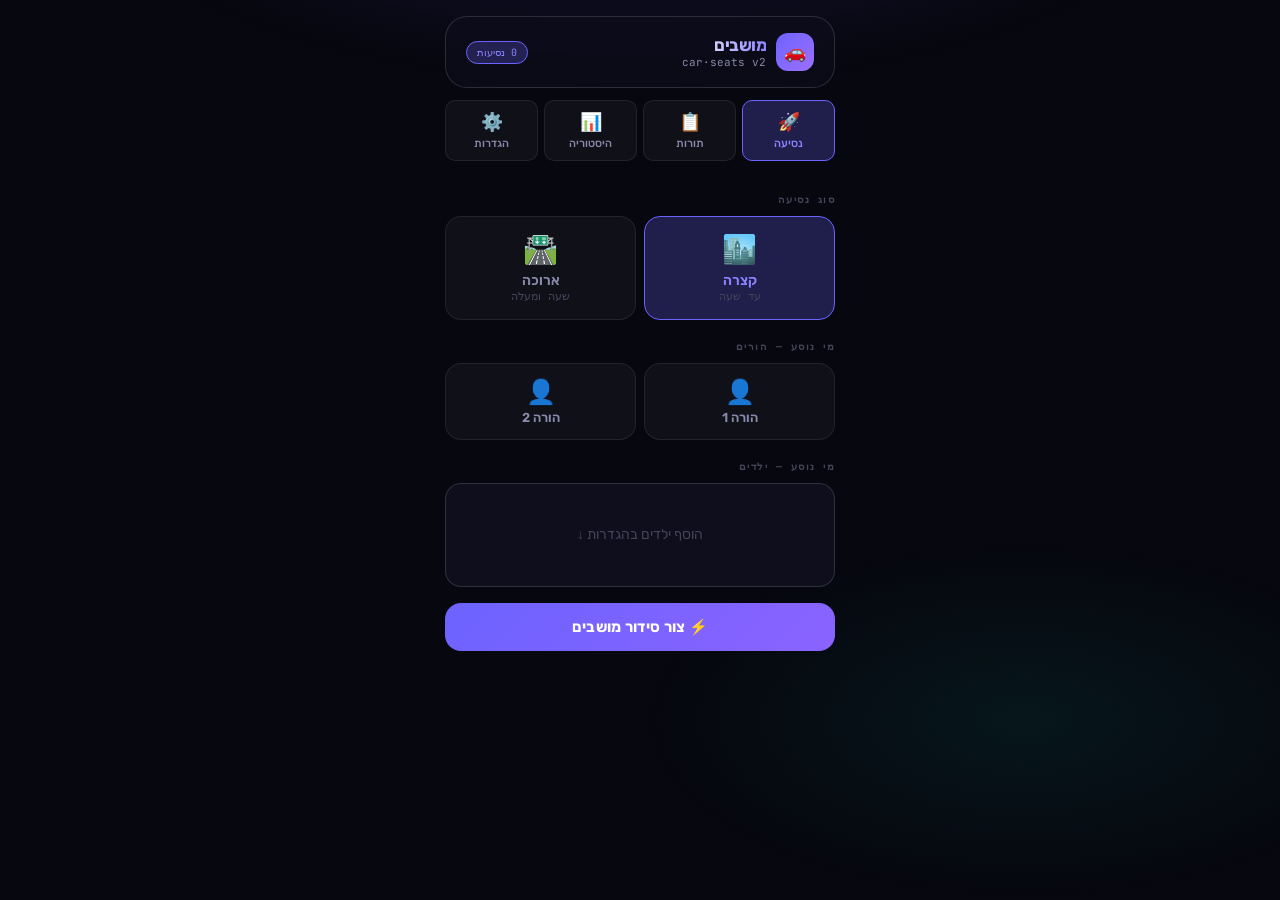
==== index.html @ ebec690b "Update print statement from 'Hello' to 'Goodbye'" ====
<!DOCTYPE html>
<html lang="he" dir="rtl">
<head>
<meta charset="UTF-8">
<meta name="viewport" content="width=device-width, initial-scale=1.0, viewport-fit=cover">
<meta name="theme-color" content="#0a0a12">
<meta name="apple-mobile-web-app-capable" content="yes">
<meta name="apple-mobile-web-app-status-bar-style" content="black-translucent">
<meta name="apple-mobile-web-app-title" content="מושבים">
<meta name="description" content="ניהול חכם של מושבי ילדים ברכב">
<link rel="manifest" href="manifest.json">
<link rel="apple-touch-icon" href="icons/icon-192.png">
<link rel="preconnect" href="https://fonts.googleapis.com">
<link href="https://fonts.googleapis.com/css2?family=Rubik:wght@300;400;500;600;700;800&family=JetBrains+Mono:wght@400;600&display=swap" rel="stylesheet">
<title>מושבים · Car Seats</title>
<style>
*, *::before, *::after { box-sizing: border-box; margin: 0; padding: 0; }

:root {
  --bg0: #07070f;
  --bg1: #0e0e1c;
  --bg2: #141428;
  --bg3: #1c1c35;
  --bg4: #252540;
  --surface: rgba(255,255,255,0.04);
  --surface2: rgba(255,255,255,0.07);
  --surface3: rgba(255,255,255,0.11);
  --border: rgba(255,255,255,0.08);
  --border2: rgba(255,255,255,0.14);
  --text: #f0f0fa;
  --text2: #8888aa;
  --text3: #44445a;
  --accent: #6c63ff;
  --accent2: #8b84ff;
  --accent-glow: rgba(108,99,255,0.25);
  --teal: #00d4aa;
  --teal-dim: rgba(0,212,170,0.15);
  --amber: #ffb547;
  --amber-dim: rgba(255,181,71,0.15);
  --rose: #ff6b8a;
  --rose-dim: rgba(255,107,138,0.15);
  --green: #4ade80;
  --green-dim: rgba(74,222,128,0.12);
  --r: 16px;
  --r-sm: 10px;
  --r-lg: 22px;
  --font: 'Rubik', sans-serif;
  --mono: 'JetBrains Mono', monospace;
  --safe-top: env(safe-area-inset-top, 0px);
  --safe-bottom: env(safe-area-inset-bottom, 0px);
}

html { background: var(--bg0); }
body {
  font-family: var(--font);
  background: var(--bg0);
  color: var(--text);
  min-height: 100dvh;
  overflow-x: hidden;
  -webkit-font-smoothing: antialiased;
}

.app {
  max-width: 430px;
  margin: 0 auto;
  min-height: 100dvh;
  display: flex;
  flex-direction: column;
  position: relative;
}

/* Background mesh */
.app::before {
  content: '';
  position: fixed;
  inset: 0;
  background: radial-gradient(ellipse 80% 50% at 50% -20%, rgba(108,99,255,0.18) 0%, transparent 60%),
              radial-gradient(ellipse 60% 40% at 80% 80%, rgba(0,212,170,0.08) 0%, transparent 50%);
  pointer-events: none;
  z-index: 0;
}

/* ── HEADER ── */
.header {
  padding: calc(var(--safe-top) + 16px) 20px 0;
  position: relative;
  z-index: 10;
}
.header-inner {
  display: flex;
  align-items: center;
  justify-content: space-between;
  padding: 16px 20px;
  background: rgba(14,14,28,0.7);
  backdrop-filter: blur(20px);
  border: 0.5px solid var(--border2);
  border-radius: var(--r-lg);
}
.header-logo {
  display: flex;
  align-items: center;
  gap: 10px;
}
.logo-icon {
  width: 38px; height: 38px;
  background: linear-gradient(135deg, var(--accent), #9c6fff);
  border-radius: 12px;
  display: flex; align-items: center; justify-content: center;
  font-size: 18px;
}
.logo-text h1 {
  font-size: 17px; font-weight: 700; letter-spacing: -0.5px;
  background: linear-gradient(90deg, #fff, var(--accent2));
  -webkit-background-clip: text; -webkit-text-fill-color: transparent;
}
.logo-text p { font-size: 11px; color: var(--text2); font-family: var(--mono); }
.header-badge {
  font-size: 10px; font-family: var(--mono);
  background: var(--accent-glow);
  border: 0.5px solid var(--accent);
  color: var(--accent2);
  padding: 4px 10px; border-radius: 20px;
}

/* ── NAV TABS ── */
.nav {
  display: flex;
  gap: 6px;
  padding: 12px 20px;
  position: relative; z-index: 10;
  overflow-x: auto;
  scrollbar-width: none;
}
.nav::-webkit-scrollbar { display: none; }
.nav-tab {
  flex: 1; min-width: 0;
  display: flex; flex-direction: column; align-items: center; gap: 4px;
  padding: 10px 8px;
  background: var(--surface);
  border: 0.5px solid var(--border);
  border-radius: var(--r-sm);
  cursor: pointer;
  transition: all 0.2s;
  white-space: nowrap;
  font-size: 11px; color: var(--text2);
  font-family: var(--font); font-weight: 500;
}
.nav-tab .tab-icon { font-size: 18px; }
.nav-tab.active {
  background: var(--accent-glow);
  border-color: var(--accent);
  color: var(--accent2);
}

/* ── SCROLL CONTENT ── */
.content {
  flex: 1;
  padding: 0 20px calc(var(--safe-bottom) + 20px);
  overflow-y: auto;
  position: relative; z-index: 10;
}

/* ── SECTION ── */
.sec-label {
  font-size: 10px; font-weight: 700; letter-spacing: 1.5px;
  color: var(--text3); text-transform: uppercase;
  font-family: var(--mono);
  margin: 20px 0 10px;
}

/* ── CARD ── */
.card {
  background: var(--bg1);
  border: 0.5px solid var(--border2);
  border-radius: var(--r);
  overflow: hidden;
}
.card + .card { margin-top: 10px; }
.card-section { padding: 14px 16px; }
.card-section + .card-section { border-top: 0.5px solid var(--border); }
.card-row {
  display: flex; align-items: center; gap: 12px;
  padding: 10px 16px;
  cursor: pointer;
  -webkit-tap-highlight-color: rgba(108,99,255,0.15);
  user-select: none;
}
.card-row + .card-row { border-top: 0.5px solid var(--border); }

/* ── TRIP TYPE ── */
.trip-type-grid { display: grid; grid-template-columns: 1fr 1fr; gap: 8px; }
.trip-type-btn {
  padding: 16px 12px;
  background: var(--surface);
  border: 0.5px solid var(--border);
  border-radius: var(--r);
  cursor: pointer;
  text-align: center;
  transition: all 0.2s;
}
.trip-type-btn.sel {
  background: var(--accent-glow);
  border-color: var(--accent);
}
.trip-type-btn .tt-icon { font-size: 28px; margin-bottom: 6px; }
.trip-type-btn .tt-label {
  font-size: 14px; font-weight: 600; color: var(--text2);
  display: block;
}
.trip-type-btn.sel .tt-label { color: var(--accent2); }
.trip-type-btn .tt-sub { font-size: 11px; color: var(--text3); font-family: var(--mono); }

/* ── AVATAR ── */
.avatar {
  width: 40px; height: 40px;
  border-radius: 12px;
  display: flex; align-items: center; justify-content: center;
  font-size: 18px;
  font-weight: 700;
  flex-shrink: 0;
  position: relative;
  font-family: var(--font);
}
.avatar-sm { width: 32px; height: 32px; border-radius: 9px; font-size: 14px; }
.avatar-lg { width: 46px; height: 46px; border-radius: 14px; font-size: 20px; }

/* child colors */
.c0 { background: rgba(108,99,255,0.2); color: #9b94ff; }
.c1 { background: rgba(0,212,170,0.15); color: #00d4aa; }
.c2 { background: rgba(255,107,138,0.15); color: #ff6b8a; }
.c3 { background: rgba(255,181,71,0.15); color: #ffb547; }
.c4 { background: rgba(99,220,255,0.15); color: #63dcff; }
.c5 { background: rgba(180,100,255,0.15); color: #b464ff; }
.c6 { background: rgba(74,222,128,0.15); color: #4ade80; }
.c7 { background: rgba(255,150,80,0.15); color: #ff9650; }

/* ── CHECKBOX TOGGLE ── */
.check-circle {
  width: 28px; height: 28px;
  border-radius: 50%;
  border: 1.5px solid var(--border2);
  display: flex; align-items: center; justify-content: center;
  font-size: 13px; color: transparent;
  transition: all 0.2s; flex-shrink: 0;
  touch-action: manipulation;
}
.check-circle.on { background: var(--accent); border-color: var(--accent); color: white; }

/* ── PARENT TOGGLE ── */
.parent-grid { display: grid; grid-template-columns: 1fr 1fr; gap: 8px; }
.parent-btn {
  padding: 14px;
  background: var(--surface);
  border: 0.5px solid var(--border);
  border-radius: var(--r);
  cursor: pointer;
  text-align: center;
  transition: all 0.2s;
}
.parent-btn.active {
  background: rgba(0,212,170,0.1);
  border-color: var(--teal);
}
.parent-btn .p-icon { font-size: 24px; margin-bottom: 4px; }
.parent-btn .p-name { font-size: 13px; font-weight: 600; color: var(--text2); }
.parent-btn.active .p-name { color: var(--teal); }

/* ── PRIMARY BTN ── */
.btn-primary {
  width: 100%;
  padding: 15px;
  background: linear-gradient(135deg, var(--accent), #8b63ff);
  border: none; border-radius: var(--r);
  color: white; font-size: 15px; font-weight: 700;
  cursor: pointer; font-family: var(--font);
  letter-spacing: 0.3px;
  transition: all 0.2s;
  position: relative; overflow: hidden;
}
.btn-primary::after {
  content: '';
  position: absolute; inset: 0;
  background: rgba(255,255,255,0);
  transition: background 0.2s;
}
.btn-primary:hover::after { background: rgba(255,255,255,0.07); }
.btn-primary:active { transform: scale(0.98); }

.btn-sec {
  width: 100%;
  padding: 12px;
  background: var(--surface);
  border: 0.5px solid var(--border2);
  border-radius: var(--r);
  color: var(--text2); font-size: 14px; font-weight: 500;
  cursor: pointer; font-family: var(--font);
  transition: all 0.2s;
}
.btn-sec:hover { background: var(--surface2); }

.btn-icon {
  padding: 8px 14px;
  background: var(--surface);
  border: 0.5px solid var(--border2);
  border-radius: var(--r-sm);
  color: var(--text2); font-size: 13px; font-weight: 500;
  cursor: pointer; font-family: var(--font);
  transition: all 0.2s;
}
.btn-icon:hover { background: var(--surface2); color: var(--text); }

.btn-danger {
  background: rgba(255,107,138,0.08);
  border-color: rgba(255,107,138,0.2);
  color: var(--rose);
}
.btn-danger:hover { background: rgba(255,107,138,0.15); }

/* ── CAR VISUAL ── */
.car-wrap {
  background: var(--bg2);
  border: 0.5px solid var(--border2);
  border-radius: var(--r-lg);
  padding: 20px 16px;
}
.car-row {
  display: flex; align-items: center; gap: 8px;
  margin-bottom: 10px;
}
.car-row:last-child { margin-bottom: 0; }
.row-label {
  font-size: 10px; color: var(--text3); font-family: var(--mono);
  width: 44px; flex-shrink: 0; text-align: right;
  line-height: 1.3;
}
.seat {
  flex: 1; height: 62px;
  background: var(--surface);
  border: 1px dashed var(--border2);
  border-radius: 12px;
  display: flex; flex-direction: column;
  align-items: center; justify-content: center;
  cursor: pointer; transition: all 0.2s;
  position: relative; gap: 3px;
  font-size: 10px; color: var(--text3);
}
.seat:hover { background: var(--surface2); border-color: var(--accent); }
.seat.driver {
  background: rgba(255,255,255,0.03);
  cursor: default; border-style: solid;
  border-color: var(--border);
}
.seat.driver:hover { background: rgba(255,255,255,0.03); border-color: var(--border); }
.seat.occ { border-style: solid; border-width: 1.5px; }
.seat.occ-front { border-color: var(--accent); background: var(--accent-glow); }
.seat.occ-mid { border-color: var(--teal); background: var(--teal-dim); }
.seat.occ-back { border-color: var(--amber); background: var(--amber-dim); }
.seat .seat-occ-name { font-size: 10px; font-weight: 600; }
.seat-plus { font-size: 20px; opacity: 0.25; line-height: 1; }

/* ── ZONE BADGE ── */
.zbadge {
  display: inline-flex; align-items: center; gap: 4px;
  font-size: 10px; font-weight: 700; font-family: var(--mono);
  padding: 3px 8px; border-radius: 20px;
}
.zb-front { background: var(--accent-glow); color: var(--accent2); border: 0.5px solid var(--accent); }
.zb-mid { background: var(--teal-dim); color: var(--teal); border: 0.5px solid var(--teal); }
.zb-back { background: var(--amber-dim); color: var(--amber); border: 0.5px solid var(--amber); }
.zb-short { background: var(--teal-dim); color: var(--teal); border: 0.5px solid var(--teal); }
.zb-long { background: var(--rose-dim); color: var(--rose); border: 0.5px solid var(--rose); }

/* ── QUEUE ITEM ── */
.q-item {
  display: flex; align-items: center; gap: 12px;
  padding: 12px 16px;
}
.q-item + .q-item { border-top: 0.5px solid var(--border); }
.q-rank {
  font-size: 13px; font-weight: 700; font-family: var(--mono);
  color: var(--text3); min-width: 20px;
}
.q-rank.first { color: var(--accent2); }
.q-info { flex: 1; }
.q-name { font-size: 14px; font-weight: 500; }
.q-stat { font-size: 11px; color: var(--text3); font-family: var(--mono); }
.next-tag {
  font-size: 9px; font-weight: 700; font-family: var(--mono);
  background: var(--accent); color: white;
  padding: 3px 7px; border-radius: 20px;
}

/* ── HISTORY ITEM ── */
.hist-item {
  display: flex; align-items: center; gap: 12px;
  padding: 12px 16px;
}
.hist-item + .hist-item { border-top: 0.5px solid var(--border); }
.hist-date { font-size: 11px; font-family: var(--mono); color: var(--text3); min-width: 58px; line-height: 1.4; }
.hist-info { flex: 1; min-width: 0; }
.hist-who { font-size: 13px; font-weight: 500; white-space: nowrap; overflow: hidden; text-overflow: ellipsis; }
.hist-detail { font-size: 11px; color: var(--text3); }

/* ── STAT CARDS ── */
.stat-grid { display: grid; grid-template-columns: 1fr 1fr; gap: 8px; }
.stat-card {
  background: var(--bg1); border: 0.5px solid var(--border2);
  border-radius: var(--r); padding: 16px;
}
.stat-label { font-size: 10px; color: var(--text3); font-family: var(--mono); letter-spacing: 0.8px; margin-bottom: 6px; }
.stat-val { font-size: 26px; font-weight: 800; }
.stat-name { font-size: 12px; color: var(--accent2); margin-top: 2px; font-weight: 500; }

/* ── SETTINGS ── */
.child-settings-row {
  display: flex; align-items: center; gap: 12px;
  padding: 12px 16px;
}
.child-settings-row + .child-settings-row { border-top: 0.5px solid var(--border); }
.child-fields { flex: 1; display: flex; align-items: center; gap: 8px; }

.input {
  width: 100%; padding: 12px 14px;
  background: var(--surface);
  border: 0.5px solid var(--border2);
  border-radius: var(--r-sm);
  color: var(--text); font-size: 14px;
  font-family: var(--font);
  outline: none; transition: border-color 0.2s;
}
.input:focus { border-color: var(--accent); }
.input::placeholder { color: var(--text3); }

.gender-btn {
  width: 36px; height: 36px; flex-shrink: 0;
  border-radius: 9px;
  border: 0.5px solid var(--border2);
  background: var(--surface);
  display: flex; align-items: center; justify-content: center;
  font-size: 16px; cursor: pointer; transition: all 0.2s;
}
.gender-btn.m { background: rgba(99,220,255,0.12); border-color: rgba(99,220,255,0.3); }
.gender-btn.f { background: rgba(255,107,138,0.12); border-color: rgba(255,107,138,0.3); }

/* ── ASSIGN MODAL ── */
.modal-overlay {
  position: fixed; inset: 0;
  background: rgba(0,0,0,0.6);
  backdrop-filter: blur(8px);
  display: flex; align-items: flex-end; justify-content: center;
  z-index: 1000;
}
.modal-sheet {
  background: var(--bg1);
  border: 0.5px solid var(--border2);
  border-radius: var(--r-lg) var(--r-lg) 0 0;
  width: 100%; max-width: 430px;
  padding: 20px;
  padding-bottom: calc(var(--safe-bottom) + 20px);
  max-height: 70dvh; overflow-y: auto;
}
.modal-handle {
  width: 36px; height: 4px;
  background: var(--border2); border-radius: 2px;
  margin: 0 auto 20px;
}
.modal-title { font-size: 15px; font-weight: 700; margin-bottom: 16px; }

.assign-opt {
  display: flex; align-items: center; gap: 12px;
  padding: 12px; border-radius: var(--r-sm);
  border: 0.5px solid var(--border);
  margin-bottom: 8px; cursor: pointer;
  background: var(--surface);
  transition: all 0.2s;
}
.assign-opt:hover { background: var(--surface2); border-color: var(--border2); }
.assign-opt.rec { border-color: var(--accent); background: var(--accent-glow); }
.assign-opt .opt-name { font-size: 14px; font-weight: 500; flex: 1; }

/* ── SUCCESS BANNER ── */
.success-banner {
  display: flex; align-items: center; gap: 10px;
  padding: 12px 16px;
  background: var(--green-dim);
  border: 0.5px solid rgba(74,222,128,0.3);
  border-radius: var(--r);
  margin-bottom: 12px;
  font-size: 13px; color: var(--green);
  font-weight: 500;
}

/* ── EMPTY STATE ── */
.empty {
  text-align: center;
  padding: 40px 20px;
  color: var(--text3);
}
.empty .e-icon { font-size: 44px; margin-bottom: 12px; opacity: 0.6; }
.empty p { font-size: 14px; line-height: 1.6; }


/* ── FIXED SEAT ── */
.fixed-seat-btn {
  display: inline-flex; align-items: center; gap: 5px;
  padding: 5px 12px;
  background: var(--surface);
  border: 0.5px solid var(--border2);
  border-radius: 20px;
  font-size: 11px; font-family: var(--mono);
  color: var(--text2); cursor: pointer;
  transition: all 0.2s;
}
.fixed-seat-btn.active {
  background: rgba(255,181,71,0.12);
  border-color: var(--amber);
  color: var(--amber);
}
.seat-picker-grid { display: grid; grid-template-columns: repeat(3, 1fr); gap: 8px; margin-bottom: 4px; }
.seat-picker-btn {
  padding: 12px 4px;
  background: var(--surface);
  border: 0.5px solid var(--border2);
  border-radius: var(--r-sm);
  font-size: 11px; font-family: var(--mono);
  color: var(--text2); cursor: pointer;
  text-align: center; line-height: 1.6;
  transition: all 0.2s;
}
.seat-picker-btn.sp-f { background: var(--accent-glow); border-color: var(--accent); color: var(--accent2); }
.seat-picker-btn.sp-m { background: var(--teal-dim); border-color: var(--teal); color: var(--teal); }
.seat-picker-btn.sp-b { background: var(--amber-dim); border-color: var(--amber); color: var(--amber); }
.zone-label { font-size: 10px; color: var(--text3); font-family: var(--mono);
  letter-spacing: 0.8px; text-transform: uppercase; margin: 12px 0 6px; }

/* ── ANIMATIONS ── */
@keyframes fadeUp {
  from { opacity: 0; transform: translateY(12px); }
  to { opacity: 1; transform: translateY(0); }
}
.fade-up { animation: fadeUp 0.25s ease; }

@keyframes pulse {
  0%,100% { opacity: 1; } 50% { opacity: 0.6; }
}

/* ── INSTALL BANNER ── */
.install-banner {
  margin: 0 0 12px;
  padding: 14px 16px;
  background: linear-gradient(135deg, rgba(108,99,255,0.12), rgba(0,212,170,0.08));
  border: 0.5px solid var(--accent);
  border-radius: var(--r);
  display: flex; align-items: center; gap: 12px;
  cursor: pointer;
}
.install-banner .ib-text { flex: 1; font-size: 13px; line-height: 1.5; }
.install-banner .ib-title { font-weight: 700; color: var(--accent2); }
.install-banner .ib-sub { font-size: 11px; color: var(--text3); font-family: var(--mono); }

/* misc */
.flex { display: flex; }
.flex-1 { flex: 1; }
.gap-8 { gap: 8px; }
.gap-12 { gap: 12px; }
.mt-8 { margin-top: 8px; }
.mt-12 { margin-top: 12px; }
.mt-16 { margin-top: 16px; }
.txt-right { text-align: right; }
</style>
</head>
<body>
<div class="app">
  <!-- Header -->
  <div class="header">
    <div class="header-inner">
      <div class="header-logo">
        <div class="logo-icon">🚗</div>
        <div class="logo-text">
          <h1>מושבים</h1>
          <p>car·seats v2</p>
        </div>
      </div>
      <div class="header-badge" id="tripCounter">0 נסיעות</div>
    </div>
  </div>

  <!-- Nav -->
  <nav class="nav">
    <button class="nav-tab active" onclick="showTab('trip')" id="ntab-trip">
      <span class="tab-icon">🚀</span>נסיעה
    </button>
    <button class="nav-tab" onclick="showTab('queue')" id="ntab-queue">
      <span class="tab-icon">📋</span>תורות
    </button>
    <button class="nav-tab" onclick="showTab('history')" id="ntab-history">
      <span class="tab-icon">📊</span>היסטוריה
    </button>
    <button class="nav-tab" onclick="showTab('settings')" id="ntab-settings">
      <span class="tab-icon">⚙️</span>הגדרות
    </button>
  </nav>

  <!-- Content -->
  <div class="content">
    <!-- ════ TAB: TRIP ════ -->
    <div id="tab-trip">
      <div id="setup-view">
        <div id="installBannerWrap"></div>

        <div class="sec-label">סוג נסיעה</div>
        <div class="trip-type-grid">
          <div class="trip-type-btn sel" id="btn-short" onclick="selType('short')">
            <div class="tt-icon">🏙️</div>
            <span class="tt-label">קצרה</span>
            <div class="tt-sub">עד שעה</div>
          </div>
          <div class="trip-type-btn" id="btn-long" onclick="selType('long')">
            <div class="tt-icon">🛣️</div>
            <span class="tt-label">ארוכה</span>
            <div class="tt-sub">שעה ומעלה</div>
          </div>
        </div>

        <div class="sec-label">מי נוסע — הורים</div>
        <div class="parent-grid" id="parentsGrid"></div>

        <div class="sec-label">מי נוסע — ילדים</div>
        <div class="card" id="childrenCheckList">
          <div class="empty"><p>הוסף ילדים בהגדרות</p></div>
        </div>

        <div style="margin-top:16px">
          <button class="btn-primary" onclick="generate()">⚡ צור סידור מושבים</button>
        </div>
      </div>

      <div id="assign-view" style="display:none">
        <div id="successBanner" class="success-banner fade-up" style="margin-top:0">
          ✓ <span id="successText"></span>
        </div>

        <div class="car-wrap fade-up">
          <div class="car-row">
            <div class="row-label">קדמי</div>
            <div class="seat driver">
              <span style="font-size:22px">🚗</span>
              <span style="font-size:10px;color:var(--text3)">נהג</span>
            </div>
            <div class="seat" id="seat-front" onclick="openAssign('front')">
              <span class="seat-plus">+</span>
            </div>
          </div>
          <div class="car-row">
            <div class="row-label">אמצע</div>
            <div class="seat" id="seat-mid1" onclick="openAssign('mid1')"><span class="seat-plus">+</span></div>
            <div class="seat" id="seat-mid2" onclick="openAssign('mid2')"><span class="seat-plus">+</span></div>
            <div class="seat" id="seat-mid3" onclick="openAssign('mid3')"><span class="seat-plus">+</span></div>
          </div>
          <div class="car-row">
            <div class="row-label">אחורי</div>
            <div class="seat" id="seat-back1" onclick="openAssign('back1')"><span class="seat-plus">+</span></div>
            <div class="seat" id="seat-back2" onclick="openAssign('back2')"><span class="seat-plus">+</span></div>
          </div>
        </div>

        <div style="margin-top:12px; display:flex; gap:8px;">
          <button class="btn-sec" style="flex:0 0 auto;width:auto;padding:12px 20px" onclick="showSetup()">← ערוך</button>
          <button class="btn-primary" onclick="saveTrip()">💾 שמור נסיעה</button>
        </div>
      </div>
    </div>

    <!-- ════ TAB: QUEUE ════ -->
    <div id="tab-queue" style="display:none">
      <div class="sec-label">תור לכסא קדמי</div>
      <div class="card">
        <div style="padding:10px 16px 6px; display:flex; gap:8px; align-items:center">
          <span class="zbadge zb-short">קצרה</span>
        </div>
        <div id="q-front-short"></div>
      </div>
      <div class="card mt-8">
        <div style="padding:10px 16px 6px; display:flex; gap:8px; align-items:center">
          <span class="zbadge zb-long">ארוכה</span>
        </div>
        <div id="q-front-long"></div>
      </div>

      <div class="sec-label">תור לשורה האחורית</div>
      <div class="card">
        <div style="padding:10px 16px 6px; display:flex; gap:8px; align-items:center">
          <span class="zbadge zb-short">קצרה</span>
        </div>
        <div id="q-back-short"></div>
      </div>
      <div class="card mt-8">
        <div style="padding:10px 16px 6px; display:flex; gap:8px; align-items:center">
          <span class="zbadge zb-long">ארוכה</span>
        </div>
        <div id="q-back-long"></div>
      </div>
    </div>

    <!-- ════ TAB: HISTORY ════ -->
    <div id="tab-history" style="display:none">
      <div class="sec-label">סטטיסטיקות</div>
      <div class="stat-grid" id="statsGrid"></div>
      <div class="sec-label">נסיעות אחרונות</div>
      <div class="card" id="histList">
        <div class="empty"><div class="e-icon">🛣️</div><p>אין נסיעות עדיין</p></div>
      </div>
    </div>

    <!-- ════ TAB: SETTINGS ════ -->
    <div id="tab-settings" style="display:none">
      <div class="sec-label">שמות הורים</div>
      <div class="card">
        <div class="card-section">
          <div class="flex gap-8" style="align-items:center;margin-bottom:10px">
            <span style="font-size:22px">👤</span>
            <span style="font-size:13px;color:var(--text2);min-width:60px">הורה 1</span>
            <input class="input" id="parent0Input" placeholder="שם הורה 1" oninput="saveParentName(0,this.value)" style="margin-bottom:0">
          </div>
          <div class="flex gap-8" style="align-items:center">
            <span style="font-size:22px">👤</span>
            <span style="font-size:13px;color:var(--text2);min-width:60px">הורה 2</span>
            <input class="input" id="parent1Input" placeholder="שם הורה 2" oninput="saveParentName(1,this.value)" style="margin-bottom:0">
          </div>
        </div>
      </div>

      <div class="sec-label">ילדים</div>
      <div class="card" id="childSettingsList"></div>
      <div class="card mt-8">
        <div class="card-section">
          <div style="font-size:11px;color:var(--text3);margin-bottom:10px;font-family:var(--mono)">הוסף ילד/ה חדש/ה</div>
          <div class="flex gap-8" style="align-items:center;margin-bottom:10px">
            <input class="input" id="newChildName" placeholder="שם" style="margin-bottom:0;flex:1" />
            <button class="gender-btn" id="newGenderBtn" onclick="cycleNewGender()" title="מגדר">👦</button>
          </div>
          <button class="btn-primary" onclick="addChild()">+ הוסף</button>
        </div>
      </div>

      <div class="sec-label">אפשרויות</div>
      <div class="card">
        <div class="card-section">
          <button class="btn-sec btn-danger" id="clearBtn" onclick="clearHistory()">🗑️ נקה את כל ההיסטוריה</button>
        </div>
      </div>

      <div style="margin-top:20px; text-align:center; color:var(--text3); font-size:11px; font-family:var(--mono)">
        כל הנתונים נשמרים על המכשיר בלבד<br>אין שרתים · אין ענן
      </div>
    </div>
  </div>
</div>


<!-- Fixed Seat Modal -->
<div class="modal-overlay" id="fixedModal" style="display:none" onclick="if(event.target.id==='fixedModal')closeFixed()">
  <div class="modal-sheet">
    <div class="modal-handle"></div>
    <div class="modal-title" id="fixedTitle">מושב קבוע</div>
    <p style="font-size:13px;color:var(--text2);margin-bottom:4px;line-height:1.6">ילד עם מושב קבוע יושב שם תמיד ולא משתתף בתורנות.</p>
    <div class="zone-label">קדמי</div>
    <div class="seat-picker-grid" style="grid-template-columns:1fr 1fr">
      <button class="seat-picker-btn" id="sp-front" onclick="pickSeat('front')">🪑 קדמי</button>
      <div></div>
    </div>
    <div class="zone-label">שורה אמצעית</div>
    <div class="seat-picker-grid">
      <button class="seat-picker-btn" id="sp-mid1" onclick="pickSeat('mid1')">🪑 שמאל</button>
      <button class="seat-picker-btn" id="sp-mid2" onclick="pickSeat('mid2')">🪑 אמצע</button>
      <button class="seat-picker-btn" id="sp-mid3" onclick="pickSeat('mid3')">🪑 ימין</button>
    </div>
    <div class="zone-label">שורה אחורית</div>
    <div class="seat-picker-grid" style="grid-template-columns:1fr 1fr">
      <button class="seat-picker-btn" id="sp-back1" onclick="pickSeat('back1')">🪑 שמאל</button>
      <button class="seat-picker-btn" id="sp-back2" onclick="pickSeat('back2')">🪑 ימין</button>
    </div>
    <button class="btn-sec" style="margin-top:14px;background:rgba(255,107,138,0.08);border-color:rgba(255,107,138,0.2);color:var(--rose)" onclick="pickSeat(null)">✕ הסר מושב קבוע</button>
    <button class="btn-sec" style="margin-top:8px" onclick="closeFixed()">ביטול</button>
  </div>
</div>

<!-- Assign Modal -->
<div class="modal-overlay" id="assignModal" style="display:none" onclick="modalBG(event)">
  <div class="modal-sheet">
    <div class="modal-handle"></div>
    <div class="modal-title" id="modalTitle">בחר ילד/ה</div>
    <div id="modalOptions"></div>
    <button class="btn-sec" style="margin-top:8px" onclick="clearSeat()">🚫 הסר מהמושב</button>
    <button class="btn-sec" style="margin-top:8px" onclick="closeModal()">ביטול</button>
  </div>
</div>

<script>
const COLORS = ['c0','c1','c2','c3','c4','c5','c6','c7'];
const GENDERS = { m: '👦', f: '👧', n: '🧒' };
const GENDER_CYCLE = ['m','f','n'];

let S = {
  children: [],
  parents: ['הורה 1','הורה 2'],
  trips: [],
};
let trip = { type:'short', parents:[], children:[], seats:{} };
let activeSeat = null;
let newGender = 'm';
let deferredPrompt = null;

function load() {
  try {
    const d = localStorage.getItem('carsv3');
    if (d) S = JSON.parse(d);
    if (!S.parents) S.parents = ['הורה 1','הורה 2'];
    if (!S.children) S.children = [];
    if (!S.trips) S.trips = [];
  } catch(e) {}
}
function save() { localStorage.setItem('carsv3', JSON.stringify(S)); }

function cc(name) {
  const i = S.children.findIndex(c=>c.name===name);
  return i>=0 ? COLORS[i%8] : 'c0';
}
function gIcon(name) {
  const c = S.children.find(x=>x.name===name);
  return GENDERS[c?.gender||'n'];
}

// ── TABS ──
function showTab(t) {
  ['trip','queue','history','settings'].forEach(id=>{
    document.getElementById('tab-'+id).style.display = id===t?'':'none';
    document.getElementById('ntab-'+id).classList.toggle('active',id===t);
  });
  if(t==='trip') renderTripSetup();
  if(t==='queue') renderQueues();
  if(t==='history') renderHistory();
  if(t==='settings') renderSettings();
}

// ── TRIP SETUP ──
function renderTripSetup() {
  // Install banner
  const wrap = document.getElementById('installBannerWrap');
  if(deferredPrompt) {
    wrap.innerHTML = `<div class="install-banner" onclick="installPWA()">
      <span style="font-size:28px">📲</span>
      <div class="ib-text">
        <div class="ib-title">התקן כאפליקציה</div>
        <div class="ib-sub">עובד ללא אינטרנט · כפתור בדף הבית</div>
      </div>
    </div>`;
  } else wrap.innerHTML='';

  // Trip counter
  document.getElementById('tripCounter').textContent = S.trips.length + ' נסיעות';

  // Parents
  const pg = document.getElementById('parentsGrid');
  pg.innerHTML = S.parents.map((p,i) => `
    <div class="parent-btn ${trip.parents.includes(i)?'active':''}" onclick="toggleParent(${i})">
      <div class="p-icon">👤</div>
      <div class="p-name">${p||('הורה '+(i+1))}</div>
    </div>
  `).join('');

  // Children
  const cl = document.getElementById('childrenCheckList');
  if(!S.children.length) {
    cl.innerHTML='<div class="empty"><p>הוסף ילדים בהגדרות ↓</p></div>'; return;
  }
  cl.innerHTML = S.children.map((c,i)=>`
    <div class="card-row" onclick="toggleChild('${c.name}')">
      <div class="avatar ${COLORS[i%8]}">${GENDERS[c.gender||'n']}</div>
      <div class="flex-1" style="font-size:15px;font-weight:500">${c.name}</div>
      <div class="check-circle ${trip.children.includes(c.name)?'on':''}">✓</div>
    </div>
  `).join('');
}

function selType(t) {
  trip.type = t;
  document.getElementById('btn-short').classList.toggle('sel',t==='short');
  document.getElementById('btn-long').classList.toggle('sel',t==='long');
}

function toggleParent(i) {
  const idx = trip.parents.indexOf(i);
  if(idx>=0) trip.parents.splice(idx,1); else trip.parents.push(i);
  renderTripSetup();
}
function toggleChild(name) {
  const idx = trip.children.indexOf(name);
  if(idx>=0) trip.children.splice(idx,1); else trip.children.push(name);
  renderTripSetup();
}

// ── GENERATE ──
function zone(k) {
  if(!k) return 'mid';
  if(k==='front') return 'front';
  if(k.startsWith('back')) return 'back';
  return 'mid';
}

function generate() {
  if(!trip.children.length) { alert('בחר לפחות ילד/ה אחד/ת'); return; }
  trip.seats = {};
  const type = trip.type;
  const onlyOneParent = trip.parents.length <= 1;

  // Place fixed-seat children first (excluded from rotation)
  const fixedNames = [];
  trip.children.forEach(name => {
    const ch = S.children.find(c=>c.name===name);
    if(ch && ch.fixedSeat) { trip.seats[ch.fixedSeat]=name; fixedNames.push(name); }
  });
  const children = trip.children.filter(n=>!fixedNames.includes(n));

  // Score for front (fewer front trips = more deserving)
  const score = name => {
    const trips = S.trips.filter(t=>t.type===type && t.children?.includes(name));
    const fCount = trips.filter(t=>zone(Object.keys(t.seats||{}).find(k=>t.seats[k]===name))==='front').length;
    const lastF = trips.slice().reverse().findIndex(t=>zone(Object.keys(t.seats||{}).find(k=>t.seats[k]===name))==='front');
    return { fCount, lastF };
  };

  const sorted = [...children].sort((a,b)=>{
    const sa=score(a), sb=score(b);
    if(sa.fCount!==sb.fCount) return sa.fCount-sb.fCount;
    return sb.lastF - sa.lastF;
  });

  let rem = [...children];

  if(onlyOneParent && rem.length>0) {
    trip.seats['front'] = sorted[0].name || sorted[0];
    rem = rem.filter(n=>n!==trip.seats['front']);
  }

  const midSeats = ['mid1','mid2','mid3'];
  rem.slice(0,3).forEach((n,i)=>{ trip.seats[midSeats[i]]=n; });
  rem = rem.slice(3);

  // Score for back (more back trips = deserving to not be there)
  const backSorted = [...rem].sort((a,b)=>{
    const at=S.trips.filter(t=>t.type===type&&t.children?.includes(a));
    const bt=S.trips.filter(t=>t.type===type&&t.children?.includes(b));
    const aB=at.filter(t=>zone(Object.keys(t.seats||{}).find(k=>t.seats[k]===a))==='back').length;
    const bB=bt.filter(t=>zone(Object.keys(t.seats||{}).find(k=>t.seats[k]===b))==='back').length;
    return aB-bB;
  });
  backSorted.slice(0,2).forEach((n,i)=>{ trip.seats['back'+(i+1)]=n; });

  renderCar();
  document.getElementById('setup-view').style.display='none';
  document.getElementById('assign-view').style.display='';
  const fc = trip.seats['front'];
  document.getElementById('successText').textContent = fc
    ? `${gIcon(fc)} ${fc} יושב/ת בכסא הקדמי`
    : `סידור מושבים מוכן לנסיעה ${type==='short'?'קצרה':'ארוכה'}`;
}

function renderCar() {
  const seats = {
    front:'front', mid1:'mid', mid2:'mid', mid3:'mid', back1:'back', back2:'back'
  };
  Object.entries(seats).forEach(([k,z])=>{
    const el = document.getElementById('seat-'+k);
    const who = trip.seats[k];
    if(who) {
      const cls = cc(who);
      el.className = `seat occ occ-${z}`;
      el.innerHTML = `<div class="avatar avatar-sm ${cls}">${gIcon(who)}</div><span class="seat-occ-name">${who}</span>`;
    } else {
      el.className = 'seat';
      el.innerHTML = `<span class="seat-plus">+</span>`;
    }
  });
}

// ── ASSIGN MODAL ──
function openAssign(k) {
  activeSeat = k;
  const names = {front:'כסא קדמי',mid1:'אמצע שמאל',mid2:'אמצע אמצע',mid3:'אמצע ימין',back1:'אחורי שמאל',back2:'אחורי ימין'};
  document.getElementById('modalTitle').textContent = names[k]||k;
  document.getElementById('modalOptions').innerHTML = trip.children.map(name=>{
    const cls=cc(name), cur=trip.seats[k]===name;
    return `<div class="assign-opt ${cur?'rec':''}" onclick="assignSeat('${name}')">
      <div class="avatar avatar-sm ${cls}">${gIcon(name)}</div>
      <span class="opt-name">${name}</span>
      ${cur?'<span class="zbadge zb-front">נוכחי</span>':''}
    </div>`;
  }).join('');
  document.getElementById('assignModal').style.display='flex';
}
function assignSeat(name) {
  Object.keys(trip.seats).forEach(k=>{ if(trip.seats[k]===name) delete trip.seats[k]; });
  trip.seats[activeSeat] = name;
  closeModal(); renderCar();
}
function clearSeat() { delete trip.seats[activeSeat]; closeModal(); renderCar(); }
function closeModal() { document.getElementById('assignModal').style.display='none'; }
function modalBG(e) { if(e.target.id==='assignModal') closeModal(); }

function showSetup() {
  document.getElementById('setup-view').style.display='';
  document.getElementById('assign-view').style.display='none';
}

// ── SAVE TRIP ──
function saveTrip() {
  const t = {
    id: Date.now(),
    date: new Date().toLocaleDateString('he-IL'),
    time: new Date().toLocaleTimeString('he-IL',{hour:'2-digit',minute:'2-digit'}),
    type: trip.type,
    parents: [...trip.parents],
    children: [...trip.children],
    seats: {...trip.seats}
  };
  S.trips.unshift(t);
  if(S.trips.length>300) S.trips=S.trips.slice(0,300);
  save();
  trip = { type:trip.type, parents:[...trip.parents], children:[], seats:{} };
  showSetup(); renderTripSetup();
  alert('✅ נסיעה נשמרה!');
}

// ── QUEUES ──
function renderQueues() {
  ['front','back'].forEach(z=>{
    ['short','long'].forEach(type=>{
      const id = `q-${z}-${type}`;
      const el = document.getElementById(id);
      if(!el) return;
      if(!S.children.length) { el.innerHTML='<div class="empty"><p>אין ילדים</p></div>'; return; }
      const ranked = S.children.map(c=>{
        const ts = S.trips.filter(t=>t.type===type && t.children?.includes(c.name));
        const cnt = ts.filter(t=>zone(Object.keys(t.seats||{}).find(k=>t.seats[k]===c.name))===z).length;
        const last = ts.slice().reverse().findIndex(t=>zone(Object.keys(t.seats||{}).find(k=>t.seats[k]===c.name))===z);
        return {c, cnt, last};
      }).sort((a,b)=>{
        if(z==='front') return a.cnt-b.cnt || b.last-a.last;
        return b.cnt-a.cnt || a.last-b.last;
      });
      el.innerHTML = ranked.map(({c,cnt},i)=>{
        const ci = S.children.findIndex(x=>x.name===c.name);
        const isNext=i===0;
        return `<div class="q-item">
          <div class="q-rank ${isNext?'first':''}">${i+1}</div>
          <div class="avatar avatar-sm ${COLORS[ci%8]}">${GENDERS[c.gender||'n']}</div>
          <div class="q-info">
            <div class="q-name">${c.name}</div>
            <div class="q-stat">${cnt} פעמים</div>
          </div>
          ${isNext?'<span class="next-tag">הבא/ה</span>':''}
        </div>`;
      }).join('');
    });
  });
}

// ── HISTORY ──
function renderHistory() {
  const total = S.trips.length;
  const frontTrips = S.trips.filter(t=>t.seats?.front).length;
  const fCounts = {};
  S.children.forEach(c=>{ fCounts[c.name]=S.trips.filter(t=>t.seats?.front===c.name).length; });
  const top = Object.entries(fCounts).sort((a,b)=>b[1]-a[1])[0];

  document.getElementById('statsGrid').innerHTML = `
    <div class="stat-card"><div class="stat-label">סה"כ נסיעות</div><div class="stat-val">${total}</div></div>
    <div class="stat-card"><div class="stat-label">עם כסא קדמי</div><div class="stat-val">${frontTrips}</div></div>
    ${top?`<div class="stat-card" style="grid-column:1/-1"><div class="stat-label">הכי הרבה בקדמי</div><div class="stat-val" style="font-size:20px">${gIcon(top[0])} ${top[0]}</div><div class="stat-name">${top[1]} נסיעות</div></div>`:''}
  `;

  const hl = document.getElementById('histList');
  if(!S.trips.length) { hl.innerHTML='<div class="empty"><div class="e-icon">🛣️</div><p>אין נסיעות עדיין</p></div>'; return; }
  hl.innerHTML = S.trips.slice(0,30).map(t=>{
    const fc = t.seats?.front;
    const seatCount = Object.keys(t.seats||{}).length;
    const parentNames = (t.parents||[]).map(i=>S.parents[i]||('הורה '+(i+1))).join(' + ');
    return `<div class="hist-item">
      <div class="hist-date">${t.date}<br><span style="font-size:10px">${t.time||''}</span></div>
      <div class="hist-info">
        <div class="hist-who">${(t.children||[]).join(', ')||'—'}</div>
        <div class="hist-detail">${fc?`${gIcon(fc)} ${fc} קדמי`:'ללא קדמי'} · ${parentNames||'ללא הורים'}</div>
      </div>
      <span class="zbadge ${t.type==='short'?'zb-short':'zb-long'}">${t.type==='short'?'קצרה':'ארוכה'}</span>
    </div>`;
  }).join('');
}

// ── SETTINGS ──
function renderSettings() {
  document.getElementById('parent0Input').value = S.parents[0]||'';
  document.getElementById('parent1Input').value = S.parents[1]||'';

  const el = document.getElementById('childSettingsList');
  if(!S.children.length) {
    el.innerHTML='<div class="empty"><p>אין ילדים עדיין</p></div>'; return;
  }
  el.innerHTML = S.children.map((c,i)=>`
    <div class="child-settings-row" style="flex-wrap:wrap;gap:6px">
      <div style="display:flex;align-items:center;gap:10px;flex:1;min-width:0">
        <div class="avatar ${COLORS[i%8]}">${GENDERS[c.gender||'n']}</div>
        <div class="child-fields" style="flex:1">
          <input class="input" value="${c.name}" onblur="renameChild(${i},this.value)" style="margin-bottom:0;flex:1" placeholder="שם">
          <button class="gender-btn ${c.gender==='m'?'m':c.gender==='f'?'f':''}" onclick="cycleGender(${i})">${GENDERS[c.gender||'n']}</button>
        </div>
        <button class="btn-icon btn-danger" id="delbtn-${i}" onclick="tapDelete(${i})">✕</button>
      </div>
      <div style="width:100%;padding-right:50px">
        <button class="fixed-seat-btn ${c.fixedSeat?'active':''}" onclick="openFixedPicker(${i})">
          📌 ${c.fixedSeat ? seatName(c.fixedSeat) : 'הגדר מושב קבוע'}
        </button>
      </div>
    </div>
  `).join('');
}

function saveParentName(i, v) { S.parents[i]=v; save(); }

function cycleGender(i) {
  const cur = S.children[i].gender||'n';
  const idx = GENDER_CYCLE.indexOf(cur);
  S.children[i].gender = GENDER_CYCLE[(idx+1)%3];
  save(); renderSettings();
}

function cycleNewGender() {
  const idx = GENDER_CYCLE.indexOf(newGender);
  newGender = GENDER_CYCLE[(idx+1)%3];
  document.getElementById('newGenderBtn').textContent = GENDERS[newGender];
}

function renameChild(i, v) {
  v = v.trim();
  if(!v) { renderSettings(); return; }
  const old = S.children[i].name;
  if(v===old) return;
  // Update trips
  S.trips.forEach(t=>{
    if(t.children) t.children=t.children.map(n=>n===old?v:n);
    if(t.seats) Object.keys(t.seats).forEach(k=>{ if(t.seats[k]===old) t.seats[k]=v; });
  });
  S.children[i].name = v;
  save(); renderSettings();
}

function addChild() {
  const name = document.getElementById('newChildName').value.trim();
  if(!name) return;
  if(S.children.find(c=>c.name===name)) { alert('שם קיים'); return; }
  S.children.push({ name, gender: newGender });
  document.getElementById('newChildName').value='';
  save(); renderSettings();
}

function removeChild(i) {
  S.children.splice(i,1);
  save(); renderSettings();
}

function clearHistory() {
  S.trips=[];
  save(); renderHistory();
  document.getElementById('clearBtn').textContent='🗑️ נמחק!';
  setTimeout(()=>{ const b=document.getElementById('clearBtn'); if(b) b.textContent='🗑️ נקה את כל ההיסטוריה'; },2000);
}

// ── PWA INSTALL ──
window.addEventListener('beforeinstallprompt', e => {
  e.preventDefault(); deferredPrompt=e;
  renderTripSetup();
});
async function installPWA() {
  if(!deferredPrompt) return;
  deferredPrompt.prompt();
  const r = await deferredPrompt.userChoice;
  deferredPrompt=null;
  document.getElementById('installBannerWrap').innerHTML='';
}
window.addEventListener('appinstalled', ()=>{ deferredPrompt=null; });

// ── KEYBOARD ──
document.addEventListener('keydown', e=>{
  if(e.key==='Enter' && document.activeElement.id==='newChildName') addChild();
});

// ── TWO-TAP DELETE ──
const _delTimers = {};
function tapDelete(i) {
  const btn = document.getElementById('delbtn-'+i);
  if(!btn) return;
  if(btn.dataset.step==='1') {
    clearTimeout(_delTimers[i]);
    removeChild(i);
  } else {
    btn.dataset.step='1';
    const orig = btn.textContent;
    btn.textContent='מחק?';
    btn.style.cssText='background:rgba(255,107,138,0.25);color:var(--rose);border-color:var(--rose);min-width:52px';
    _delTimers[i] = setTimeout(()=>{
      if(btn){ btn.dataset.step='0'; btn.textContent=orig; btn.style.cssText=''; }
    }, 3000);
  }
}

// ── FIXED SEAT PICKER ──
const SNAMES = { front:'קדמי', mid1:'אמצע שמאל', mid2:'אמצע אמצע', mid3:'אמצע ימין', back1:'אחורי שמאל', back2:'אחורי ימין' };
function seatName(k){ return SNAMES[k]||k; }
let _fixedIdx = null;

function openFixedPicker(i) {
  _fixedIdx = i;
  const c = S.children[i];
  document.getElementById('fixedTitle').textContent = 'מושב קבוע — '+c.name;
  ['front','mid1','mid2','mid3','back1','back2'].forEach(k=>{
    const el=document.getElementById('sp-'+k);
    if(!el) return;
    const zone = k==='front'?'f': k.startsWith('back')?'b':'m';
    el.className = 'seat-picker-btn' + (c.fixedSeat===k?' sp-'+zone:'');
  });
  document.getElementById('fixedModal').style.display='flex';
}

function pickSeat(k) {
  if(_fixedIdx===null) return;
  S.children[_fixedIdx].fixedSeat = k||null;
  save(); closeFixed(); renderSettings();
}

function closeFixed() { document.getElementById('fixedModal').style.display='none'; }

// ── INIT ──
load();
renderTripSetup();
</script>
<script>if("serviceWorker"in navigator){navigator.serviceWorker.register("/carseats-pwa/sw.js").then(r=>console.log("SW registered")).catch(e=>console.log("SW error",e))}</script>
</body>
</html>
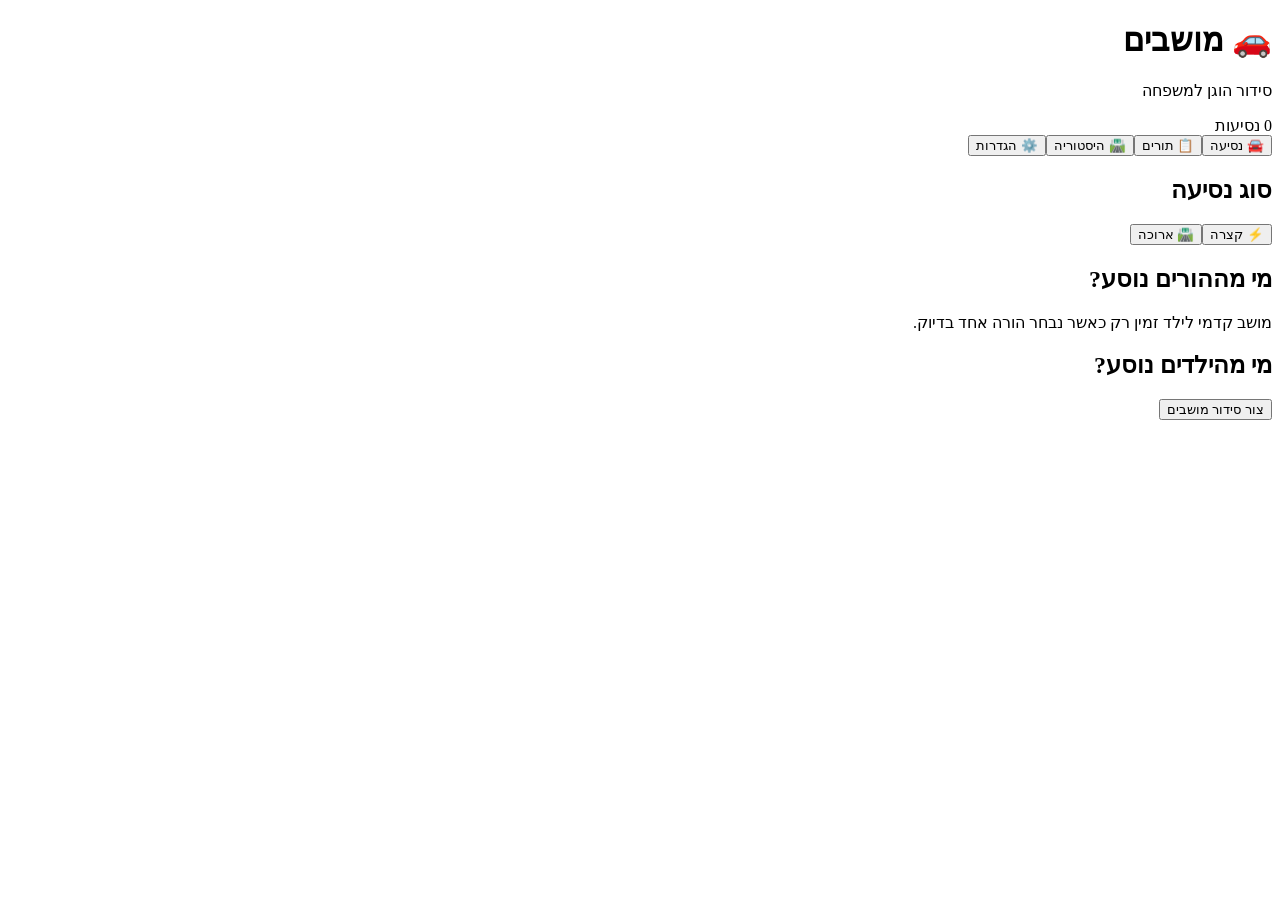
==== commit c44b29c6: "Refactor app shell for core seat logic fixes" ====
--- a/index.html
+++ b/index.html
@@ -1,1248 +1,37 @@
 <!DOCTYPE html>
 <html lang="he" dir="rtl">
 <head>
-<meta charset="UTF-8">
-<meta name="viewport" content="width=device-width, initial-scale=1.0, viewport-fit=cover">
-<meta name="theme-color" content="#0a0a12">
-<meta name="apple-mobile-web-app-capable" content="yes">
-<meta name="apple-mobile-web-app-status-bar-style" content="black-translucent">
-<meta name="apple-mobile-web-app-title" content="מושבים">
-<meta name="description" content="ניהול חכם של מושבי ילדים ברכב">
-<link rel="manifest" href="manifest.json">
-<link rel="apple-touch-icon" href="icons/icon-192.png">
-<link rel="preconnect" href="https://fonts.googleapis.com">
-<link href="https://fonts.googleapis.com/css2?family=Rubik:wght@300;400;500;600;700;800&family=JetBrains+Mono:wght@400;600&display=swap" rel="stylesheet">
-<title>מושבים · Car Seats</title>
-<style>
-*, *::before, *::after { box-sizing: border-box; margin: 0; padding: 0; }
-
-:root {
-  --bg0: #07070f;
-  --bg1: #0e0e1c;
-  --bg2: #141428;
-  --bg3: #1c1c35;
-  --bg4: #252540;
-  --surface: rgba(255,255,255,0.04);
-  --surface2: rgba(255,255,255,0.07);
-  --surface3: rgba(255,255,255,0.11);
-  --border: rgba(255,255,255,0.08);
-  --border2: rgba(255,255,255,0.14);
-  --text: #f0f0fa;
-  --text2: #8888aa;
-  --text3: #44445a;
-  --accent: #6c63ff;
-  --accent2: #8b84ff;
-  --accent-glow: rgba(108,99,255,0.25);
-  --teal: #00d4aa;
-  --teal-dim: rgba(0,212,170,0.15);
-  --amber: #ffb547;
-  --amber-dim: rgba(255,181,71,0.15);
-  --rose: #ff6b8a;
-  --rose-dim: rgba(255,107,138,0.15);
-  --green: #4ade80;
-  --green-dim: rgba(74,222,128,0.12);
-  --r: 16px;
-  --r-sm: 10px;
-  --r-lg: 22px;
-  --font: 'Rubik', sans-serif;
-  --mono: 'JetBrains Mono', monospace;
-  --safe-top: env(safe-area-inset-top, 0px);
-  --safe-bottom: env(safe-area-inset-bottom, 0px);
-}
-
-html { background: var(--bg0); }
-body {
-  font-family: var(--font);
-  background: var(--bg0);
-  color: var(--text);
-  min-height: 100dvh;
-  overflow-x: hidden;
-  -webkit-font-smoothing: antialiased;
-}
-
-.app {
-  max-width: 430px;
-  margin: 0 auto;
-  min-height: 100dvh;
-  display: flex;
-  flex-direction: column;
-  position: relative;
-}
-
-/* Background mesh */
-.app::before {
-  content: '';
-  position: fixed;
-  inset: 0;
-  background: radial-gradient(ellipse 80% 50% at 50% -20%, rgba(108,99,255,0.18) 0%, transparent 60%),
-              radial-gradient(ellipse 60% 40% at 80% 80%, rgba(0,212,170,0.08) 0%, transparent 50%);
-  pointer-events: none;
-  z-index: 0;
-}
-
-/* ── HEADER ── */
-.header {
-  padding: calc(var(--safe-top) + 16px) 20px 0;
-  position: relative;
-  z-index: 10;
-}
-.header-inner {
-  display: flex;
-  align-items: center;
-  justify-content: space-between;
-  padding: 16px 20px;
-  background: rgba(14,14,28,0.7);
-  backdrop-filter: blur(20px);
-  border: 0.5px solid var(--border2);
-  border-radius: var(--r-lg);
-}
-.header-logo {
-  display: flex;
-  align-items: center;
-  gap: 10px;
-}
-.logo-icon {
-  width: 38px; height: 38px;
-  background: linear-gradient(135deg, var(--accent), #9c6fff);
-  border-radius: 12px;
-  display: flex; align-items: center; justify-content: center;
-  font-size: 18px;
-}
-.logo-text h1 {
-  font-size: 17px; font-weight: 700; letter-spacing: -0.5px;
-  background: linear-gradient(90deg, #fff, var(--accent2));
-  -webkit-background-clip: text; -webkit-text-fill-color: transparent;
-}
-.logo-text p { font-size: 11px; color: var(--text2); font-family: var(--mono); }
-.header-badge {
-  font-size: 10px; font-family: var(--mono);
-  background: var(--accent-glow);
-  border: 0.5px solid var(--accent);
-  color: var(--accent2);
-  padding: 4px 10px; border-radius: 20px;
-}
-
-/* ── NAV TABS ── */
-.nav {
-  display: flex;
-  gap: 6px;
-  padding: 12px 20px;
-  position: relative; z-index: 10;
-  overflow-x: auto;
-  scrollbar-width: none;
-}
-.nav::-webkit-scrollbar { display: none; }
-.nav-tab {
-  flex: 1; min-width: 0;
-  display: flex; flex-direction: column; align-items: center; gap: 4px;
-  padding: 10px 8px;
-  background: var(--surface);
-  border: 0.5px solid var(--border);
-  border-radius: var(--r-sm);
-  cursor: pointer;
-  transition: all 0.2s;
-  white-space: nowrap;
-  font-size: 11px; color: var(--text2);
-  font-family: var(--font); font-weight: 500;
-}
-.nav-tab .tab-icon { font-size: 18px; }
-.nav-tab.active {
-  background: var(--accent-glow);
-  border-color: var(--accent);
-  color: var(--accent2);
-}
-
-/* ── SCROLL CONTENT ── */
-.content {
-  flex: 1;
-  padding: 0 20px calc(var(--safe-bottom) + 20px);
-  overflow-y: auto;
-  position: relative; z-index: 10;
-}
-
-/* ── SECTION ── */
-.sec-label {
-  font-size: 10px; font-weight: 700; letter-spacing: 1.5px;
-  color: var(--text3); text-transform: uppercase;
-  font-family: var(--mono);
-  margin: 20px 0 10px;
-}
-
-/* ── CARD ── */
-.card {
-  background: var(--bg1);
-  border: 0.5px solid var(--border2);
-  border-radius: var(--r);
-  overflow: hidden;
-}
-.card + .card { margin-top: 10px; }
-.card-section { padding: 14px 16px; }
-.card-section + .card-section { border-top: 0.5px solid var(--border); }
-.card-row {
-  display: flex; align-items: center; gap: 12px;
-  padding: 10px 16px;
-  cursor: pointer;
-  -webkit-tap-highlight-color: rgba(108,99,255,0.15);
-  user-select: none;
-}
-.card-row + .card-row { border-top: 0.5px solid var(--border); }
-
-/* ── TRIP TYPE ── */
-.trip-type-grid { display: grid; grid-template-columns: 1fr 1fr; gap: 8px; }
-.trip-type-btn {
-  padding: 16px 12px;
-  background: var(--surface);
-  border: 0.5px solid var(--border);
-  border-radius: var(--r);
-  cursor: pointer;
-  text-align: center;
-  transition: all 0.2s;
-}
-.trip-type-btn.sel {
-  background: var(--accent-glow);
-  border-color: var(--accent);
-}
-.trip-type-btn .tt-icon { font-size: 28px; margin-bottom: 6px; }
-.trip-type-btn .tt-label {
-  font-size: 14px; font-weight: 600; color: var(--text2);
-  display: block;
-}
-.trip-type-btn.sel .tt-label { color: var(--accent2); }
-.trip-type-btn .tt-sub { font-size: 11px; color: var(--text3); font-family: var(--mono); }
-
-/* ── AVATAR ── */
-.avatar {
-  width: 40px; height: 40px;
-  border-radius: 12px;
-  display: flex; align-items: center; justify-content: center;
-  font-size: 18px;
-  font-weight: 700;
-  flex-shrink: 0;
-  position: relative;
-  font-family: var(--font);
-}
-.avatar-sm { width: 32px; height: 32px; border-radius: 9px; font-size: 14px; }
-.avatar-lg { width: 46px; height: 46px; border-radius: 14px; font-size: 20px; }
-
-/* child colors */
-.c0 { background: rgba(108,99,255,0.2); color: #9b94ff; }
-.c1 { background: rgba(0,212,170,0.15); color: #00d4aa; }
-.c2 { background: rgba(255,107,138,0.15); color: #ff6b8a; }
-.c3 { background: rgba(255,181,71,0.15); color: #ffb547; }
-.c4 { background: rgba(99,220,255,0.15); color: #63dcff; }
-.c5 { background: rgba(180,100,255,0.15); color: #b464ff; }
-.c6 { background: rgba(74,222,128,0.15); color: #4ade80; }
-.c7 { background: rgba(255,150,80,0.15); color: #ff9650; }
-
-/* ── CHECKBOX TOGGLE ── */
-.check-circle {
-  width: 28px; height: 28px;
-  border-radius: 50%;
-  border: 1.5px solid var(--border2);
-  display: flex; align-items: center; justify-content: center;
-  font-size: 13px; color: transparent;
-  transition: all 0.2s; flex-shrink: 0;
-  touch-action: manipulation;
-}
-.check-circle.on { background: var(--accent); border-color: var(--accent); color: white; }
-
-/* ── PARENT TOGGLE ── */
-.parent-grid { display: grid; grid-template-columns: 1fr 1fr; gap: 8px; }
-.parent-btn {
-  padding: 14px;
-  background: var(--surface);
-  border: 0.5px solid var(--border);
-  border-radius: var(--r);
-  cursor: pointer;
-  text-align: center;
-  transition: all 0.2s;
-}
-.parent-btn.active {
-  background: rgba(0,212,170,0.1);
-  border-color: var(--teal);
-}
-.parent-btn .p-icon { font-size: 24px; margin-bottom: 4px; }
-.parent-btn .p-name { font-size: 13px; font-weight: 600; color: var(--text2); }
-.parent-btn.active .p-name { color: var(--teal); }
-
-/* ── PRIMARY BTN ── */
-.btn-primary {
-  width: 100%;
-  padding: 15px;
-  background: linear-gradient(135deg, var(--accent), #8b63ff);
-  border: none; border-radius: var(--r);
-  color: white; font-size: 15px; font-weight: 700;
-  cursor: pointer; font-family: var(--font);
-  letter-spacing: 0.3px;
-  transition: all 0.2s;
-  position: relative; overflow: hidden;
-}
-.btn-primary::after {
-  content: '';
-  position: absolute; inset: 0;
-  background: rgba(255,255,255,0);
-  transition: background 0.2s;
-}
-.btn-primary:hover::after { background: rgba(255,255,255,0.07); }
-.btn-primary:active { transform: scale(0.98); }
-
-.btn-sec {
-  width: 100%;
-  padding: 12px;
-  background: var(--surface);
-  border: 0.5px solid var(--border2);
-  border-radius: var(--r);
-  color: var(--text2); font-size: 14px; font-weight: 500;
-  cursor: pointer; font-family: var(--font);
-  transition: all 0.2s;
-}
-.btn-sec:hover { background: var(--surface2); }
-
-.btn-icon {
-  padding: 8px 14px;
-  background: var(--surface);
-  border: 0.5px solid var(--border2);
-  border-radius: var(--r-sm);
-  color: var(--text2); font-size: 13px; font-weight: 500;
-  cursor: pointer; font-family: var(--font);
-  transition: all 0.2s;
-}
-.btn-icon:hover { background: var(--surface2); color: var(--text); }
-
-.btn-danger {
-  background: rgba(255,107,138,0.08);
-  border-color: rgba(255,107,138,0.2);
-  color: var(--rose);
-}
-.btn-danger:hover { background: rgba(255,107,138,0.15); }
-
-/* ── CAR VISUAL ── */
-.car-wrap {
-  background: var(--bg2);
-  border: 0.5px solid var(--border2);
-  border-radius: var(--r-lg);
-  padding: 20px 16px;
-}
-.car-row {
-  display: flex; align-items: center; gap: 8px;
-  margin-bottom: 10px;
-}
-.car-row:last-child { margin-bottom: 0; }
-.row-label {
-  font-size: 10px; color: var(--text3); font-family: var(--mono);
-  width: 44px; flex-shrink: 0; text-align: right;
-  line-height: 1.3;
-}
-.seat {
-  flex: 1; height: 62px;
-  background: var(--surface);
-  border: 1px dashed var(--border2);
-  border-radius: 12px;
-  display: flex; flex-direction: column;
-  align-items: center; justify-content: center;
-  cursor: pointer; transition: all 0.2s;
-  position: relative; gap: 3px;
-  font-size: 10px; color: var(--text3);
-}
-.seat:hover { background: var(--surface2); border-color: var(--accent); }
-.seat.driver {
-  background: rgba(255,255,255,0.03);
-  cursor: default; border-style: solid;
-  border-color: var(--border);
-}
-.seat.driver:hover { background: rgba(255,255,255,0.03); border-color: var(--border); }
-.seat.occ { border-style: solid; border-width: 1.5px; }
-.seat.occ-front { border-color: var(--accent); background: var(--accent-glow); }
-.seat.occ-mid { border-color: var(--teal); background: var(--teal-dim); }
-.seat.occ-back { border-color: var(--amber); background: var(--amber-dim); }
-.seat .seat-occ-name { font-size: 10px; font-weight: 600; }
-.seat-plus { font-size: 20px; opacity: 0.25; line-height: 1; }
-
-/* ── ZONE BADGE ── */
-.zbadge {
-  display: inline-flex; align-items: center; gap: 4px;
-  font-size: 10px; font-weight: 700; font-family: var(--mono);
-  padding: 3px 8px; border-radius: 20px;
-}
-.zb-front { background: var(--accent-glow); color: var(--accent2); border: 0.5px solid var(--accent); }
-.zb-mid { background: var(--teal-dim); color: var(--teal); border: 0.5px solid var(--teal); }
-.zb-back { background: var(--amber-dim); color: var(--amber); border: 0.5px solid var(--amber); }
-.zb-short { background: var(--teal-dim); color: var(--teal); border: 0.5px solid var(--teal); }
-.zb-long { background: var(--rose-dim); color: var(--rose); border: 0.5px solid var(--rose); }
-
-/* ── QUEUE ITEM ── */
-.q-item {
-  display: flex; align-items: center; gap: 12px;
-  padding: 12px 16px;
-}
-.q-item + .q-item { border-top: 0.5px solid var(--border); }
-.q-rank {
-  font-size: 13px; font-weight: 700; font-family: var(--mono);
-  color: var(--text3); min-width: 20px;
-}
-.q-rank.first { color: var(--accent2); }
-.q-info { flex: 1; }
-.q-name { font-size: 14px; font-weight: 500; }
-.q-stat { font-size: 11px; color: var(--text3); font-family: var(--mono); }
-.next-tag {
-  font-size: 9px; font-weight: 700; font-family: var(--mono);
-  background: var(--accent); color: white;
-  padding: 3px 7px; border-radius: 20px;
-}
-
-/* ── HISTORY ITEM ── */
-.hist-item {
-  display: flex; align-items: center; gap: 12px;
-  padding: 12px 16px;
-}
-.hist-item + .hist-item { border-top: 0.5px solid var(--border); }
-.hist-date { font-size: 11px; font-family: var(--mono); color: var(--text3); min-width: 58px; line-height: 1.4; }
-.hist-info { flex: 1; min-width: 0; }
-.hist-who { font-size: 13px; font-weight: 500; white-space: nowrap; overflow: hidden; text-overflow: ellipsis; }
-.hist-detail { font-size: 11px; color: var(--text3); }
-
-/* ── STAT CARDS ── */
-.stat-grid { display: grid; grid-template-columns: 1fr 1fr; gap: 8px; }
-.stat-card {
-  background: var(--bg1); border: 0.5px solid var(--border2);
-  border-radius: var(--r); padding: 16px;
-}
-.stat-label { font-size: 10px; color: var(--text3); font-family: var(--mono); letter-spacing: 0.8px; margin-bottom: 6px; }
-.stat-val { font-size: 26px; font-weight: 800; }
-.stat-name { font-size: 12px; color: var(--accent2); margin-top: 2px; font-weight: 500; }
-
-/* ── SETTINGS ── */
-.child-settings-row {
-  display: flex; align-items: center; gap: 12px;
-  padding: 12px 16px;
-}
-.child-settings-row + .child-settings-row { border-top: 0.5px solid var(--border); }
-.child-fields { flex: 1; display: flex; align-items: center; gap: 8px; }
-
-.input {
-  width: 100%; padding: 12px 14px;
-  background: var(--surface);
-  border: 0.5px solid var(--border2);
-  border-radius: var(--r-sm);
-  color: var(--text); font-size: 14px;
-  font-family: var(--font);
-  outline: none; transition: border-color 0.2s;
-}
-.input:focus { border-color: var(--accent); }
-.input::placeholder { color: var(--text3); }
-
-.gender-btn {
-  width: 36px; height: 36px; flex-shrink: 0;
-  border-radius: 9px;
-  border: 0.5px solid var(--border2);
-  background: var(--surface);
-  display: flex; align-items: center; justify-content: center;
-  font-size: 16px; cursor: pointer; transition: all 0.2s;
-}
-.gender-btn.m { background: rgba(99,220,255,0.12); border-color: rgba(99,220,255,0.3); }
-.gender-btn.f { background: rgba(255,107,138,0.12); border-color: rgba(255,107,138,0.3); }
-
-/* ── ASSIGN MODAL ── */
-.modal-overlay {
-  position: fixed; inset: 0;
-  background: rgba(0,0,0,0.6);
-  backdrop-filter: blur(8px);
-  display: flex; align-items: flex-end; justify-content: center;
-  z-index: 1000;
-}
-.modal-sheet {
-  background: var(--bg1);
-  border: 0.5px solid var(--border2);
-  border-radius: var(--r-lg) var(--r-lg) 0 0;
-  width: 100%; max-width: 430px;
-  padding: 20px;
-  padding-bottom: calc(var(--safe-bottom) + 20px);
-  max-height: 70dvh; overflow-y: auto;
-}
-.modal-handle {
-  width: 36px; height: 4px;
-  background: var(--border2); border-radius: 2px;
-  margin: 0 auto 20px;
-}
-.modal-title { font-size: 15px; font-weight: 700; margin-bottom: 16px; }
-
-.assign-opt {
-  display: flex; align-items: center; gap: 12px;
-  padding: 12px; border-radius: var(--r-sm);
-  border: 0.5px solid var(--border);
-  margin-bottom: 8px; cursor: pointer;
-  background: var(--surface);
-  transition: all 0.2s;
-}
-.assign-opt:hover { background: var(--surface2); border-color: var(--border2); }
-.assign-opt.rec { border-color: var(--accent); background: var(--accent-glow); }
-.assign-opt .opt-name { font-size: 14px; font-weight: 500; flex: 1; }
-
-/* ── SUCCESS BANNER ── */
-.success-banner {
-  display: flex; align-items: center; gap: 10px;
-  padding: 12px 16px;
-  background: var(--green-dim);
-  border: 0.5px solid rgba(74,222,128,0.3);
-  border-radius: var(--r);
-  margin-bottom: 12px;
-  font-size: 13px; color: var(--green);
-  font-weight: 500;
-}
-
-/* ── EMPTY STATE ── */
-.empty {
-  text-align: center;
-  padding: 40px 20px;
-  color: var(--text3);
-}
-.empty .e-icon { font-size: 44px; margin-bottom: 12px; opacity: 0.6; }
-.empty p { font-size: 14px; line-height: 1.6; }
-
-
-/* ── FIXED SEAT ── */
-.fixed-seat-btn {
-  display: inline-flex; align-items: center; gap: 5px;
-  padding: 5px 12px;
-  background: var(--surface);
-  border: 0.5px solid var(--border2);
-  border-radius: 20px;
-  font-size: 11px; font-family: var(--mono);
-  color: var(--text2); cursor: pointer;
-  transition: all 0.2s;
-}
-.fixed-seat-btn.active {
-  background: rgba(255,181,71,0.12);
-  border-color: var(--amber);
-  color: var(--amber);
-}
-.seat-picker-grid { display: grid; grid-template-columns: repeat(3, 1fr); gap: 8px; margin-bottom: 4px; }
-.seat-picker-btn {
-  padding: 12px 4px;
-  background: var(--surface);
-  border: 0.5px solid var(--border2);
-  border-radius: var(--r-sm);
-  font-size: 11px; font-family: var(--mono);
-  color: var(--text2); cursor: pointer;
-  text-align: center; line-height: 1.6;
-  transition: all 0.2s;
-}
-.seat-picker-btn.sp-f { background: var(--accent-glow); border-color: var(--accent); color: var(--accent2); }
-.seat-picker-btn.sp-m { background: var(--teal-dim); border-color: var(--teal); color: var(--teal); }
-.seat-picker-btn.sp-b { background: var(--amber-dim); border-color: var(--amber); color: var(--amber); }
-.zone-label { font-size: 10px; color: var(--text3); font-family: var(--mono);
-  letter-spacing: 0.8px; text-transform: uppercase; margin: 12px 0 6px; }
-
-/* ── ANIMATIONS ── */
-@keyframes fadeUp {
-  from { opacity: 0; transform: translateY(12px); }
-  to { opacity: 1; transform: translateY(0); }
-}
-.fade-up { animation: fadeUp 0.25s ease; }
-
-@keyframes pulse {
-  0%,100% { opacity: 1; } 50% { opacity: 0.6; }
-}
-
-/* ── INSTALL BANNER ── */
-.install-banner {
-  margin: 0 0 12px;
-  padding: 14px 16px;
-  background: linear-gradient(135deg, rgba(108,99,255,0.12), rgba(0,212,170,0.08));
-  border: 0.5px solid var(--accent);
-  border-radius: var(--r);
-  display: flex; align-items: center; gap: 12px;
-  cursor: pointer;
-}
-.install-banner .ib-text { flex: 1; font-size: 13px; line-height: 1.5; }
-.install-banner .ib-title { font-weight: 700; color: var(--accent2); }
-.install-banner .ib-sub { font-size: 11px; color: var(--text3); font-family: var(--mono); }
-
-/* misc */
-.flex { display: flex; }
-.flex-1 { flex: 1; }
-.gap-8 { gap: 8px; }
-.gap-12 { gap: 12px; }
-.mt-8 { margin-top: 8px; }
-.mt-12 { margin-top: 12px; }
-.mt-16 { margin-top: 16px; }
-.txt-right { text-align: right; }
-</style>
+  <meta charset="UTF-8">
+  <meta name="viewport" content="width=device-width, initial-scale=1.0, viewport-fit=cover">
+  <meta name="theme-color" content="#07070f">
+  <meta name="apple-mobile-web-app-capable" content="yes">
+  <meta name="apple-mobile-web-app-status-bar-style" content="black-translucent">
+  <meta name="apple-mobile-web-app-title" content="מושבים">
+  <meta name="description" content="ניהול הוגן של מושבי ילדים ברכב">
+  <link rel="manifest" href="manifest.json">
+  <link rel="apple-touch-icon" href="icons/icon-192.png">
+  <link rel="stylesheet" href="styles.css">
+  <title>מושבים ברכב</title>
 </head>
 <body>
-<div class="app">
-  <!-- Header -->
-  <div class="header">
-    <div class="header-inner">
-      <div class="header-logo">
-        <div class="logo-icon">🚗</div>
-        <div class="logo-text">
-          <h1>מושבים</h1>
-          <p>car·seats v2</p>
-        </div>
-      </div>
-      <div class="header-badge" id="tripCounter">0 נסיעות</div>
-    </div>
-  </div>
-
-  <!-- Nav -->
-  <nav class="nav">
-    <button class="nav-tab active" onclick="showTab('trip')" id="ntab-trip">
-      <span class="tab-icon">🚀</span>נסיעה
-    </button>
-    <button class="nav-tab" onclick="showTab('queue')" id="ntab-queue">
-      <span class="tab-icon">📋</span>תורות
-    </button>
-    <button class="nav-tab" onclick="showTab('history')" id="ntab-history">
-      <span class="tab-icon">📊</span>היסטוריה
-    </button>
-    <button class="nav-tab" onclick="showTab('settings')" id="ntab-settings">
-      <span class="tab-icon">⚙️</span>הגדרות
-    </button>
-  </nav>
-
-  <!-- Content -->
-  <div class="content">
-    <!-- ════ TAB: TRIP ════ -->
-    <div id="tab-trip">
-      <div id="setup-view">
-        <div id="installBannerWrap"></div>
-
-        <div class="sec-label">סוג נסיעה</div>
-        <div class="trip-type-grid">
-          <div class="trip-type-btn sel" id="btn-short" onclick="selType('short')">
-            <div class="tt-icon">🏙️</div>
-            <span class="tt-label">קצרה</span>
-            <div class="tt-sub">עד שעה</div>
-          </div>
-          <div class="trip-type-btn" id="btn-long" onclick="selType('long')">
-            <div class="tt-icon">🛣️</div>
-            <span class="tt-label">ארוכה</span>
-            <div class="tt-sub">שעה ומעלה</div>
-          </div>
-        </div>
-
-        <div class="sec-label">מי נוסע — הורים</div>
-        <div class="parent-grid" id="parentsGrid"></div>
-
-        <div class="sec-label">מי נוסע — ילדים</div>
-        <div class="card" id="childrenCheckList">
-          <div class="empty"><p>הוסף ילדים בהגדרות</p></div>
-        </div>
-
-        <div style="margin-top:16px">
-          <button class="btn-primary" onclick="generate()">⚡ צור סידור מושבים</button>
-        </div>
-      </div>
-
-      <div id="assign-view" style="display:none">
-        <div id="successBanner" class="success-banner fade-up" style="margin-top:0">
-          ✓ <span id="successText"></span>
-        </div>
-
-        <div class="car-wrap fade-up">
-          <div class="car-row">
-            <div class="row-label">קדמי</div>
-            <div class="seat driver">
-              <span style="font-size:22px">🚗</span>
-              <span style="font-size:10px;color:var(--text3)">נהג</span>
-            </div>
-            <div class="seat" id="seat-front" onclick="openAssign('front')">
-              <span class="seat-plus">+</span>
-            </div>
-          </div>
-          <div class="car-row">
-            <div class="row-label">אמצע</div>
-            <div class="seat" id="seat-mid1" onclick="openAssign('mid1')"><span class="seat-plus">+</span></div>
-            <div class="seat" id="seat-mid2" onclick="openAssign('mid2')"><span class="seat-plus">+</span></div>
-            <div class="seat" id="seat-mid3" onclick="openAssign('mid3')"><span class="seat-plus">+</span></div>
-          </div>
-          <div class="car-row">
-            <div class="row-label">אחורי</div>
-            <div class="seat" id="seat-back1" onclick="openAssign('back1')"><span class="seat-plus">+</span></div>
-            <div class="seat" id="seat-back2" onclick="openAssign('back2')"><span class="seat-plus">+</span></div>
-          </div>
-        </div>
-
-        <div style="margin-top:12px; display:flex; gap:8px;">
-          <button class="btn-sec" style="flex:0 0 auto;width:auto;padding:12px 20px" onclick="showSetup()">← ערוך</button>
-          <button class="btn-primary" onclick="saveTrip()">💾 שמור נסיעה</button>
-        </div>
-      </div>
-    </div>
-
-    <!-- ════ TAB: QUEUE ════ -->
-    <div id="tab-queue" style="display:none">
-      <div class="sec-label">תור לכסא קדמי</div>
-      <div class="card">
-        <div style="padding:10px 16px 6px; display:flex; gap:8px; align-items:center">
-          <span class="zbadge zb-short">קצרה</span>
-        </div>
-        <div id="q-front-short"></div>
-      </div>
-      <div class="card mt-8">
-        <div style="padding:10px 16px 6px; display:flex; gap:8px; align-items:center">
-          <span class="zbadge zb-long">ארוכה</span>
-        </div>
-        <div id="q-front-long"></div>
-      </div>
-
-      <div class="sec-label">תור לשורה האחורית</div>
-      <div class="card">
-        <div style="padding:10px 16px 6px; display:flex; gap:8px; align-items:center">
-          <span class="zbadge zb-short">קצרה</span>
-        </div>
-        <div id="q-back-short"></div>
-      </div>
-      <div class="card mt-8">
-        <div style="padding:10px 16px 6px; display:flex; gap:8px; align-items:center">
-          <span class="zbadge zb-long">ארוכה</span>
-        </div>
-        <div id="q-back-long"></div>
-      </div>
-    </div>
-
-    <!-- ════ TAB: HISTORY ════ -->
-    <div id="tab-history" style="display:none">
-      <div class="sec-label">סטטיסטיקות</div>
-      <div class="stat-grid" id="statsGrid"></div>
-      <div class="sec-label">נסיעות אחרונות</div>
-      <div class="card" id="histList">
-        <div class="empty"><div class="e-icon">🛣️</div><p>אין נסיעות עדיין</p></div>
-      </div>
-    </div>
-
-    <!-- ════ TAB: SETTINGS ════ -->
-    <div id="tab-settings" style="display:none">
-      <div class="sec-label">שמות הורים</div>
-      <div class="card">
-        <div class="card-section">
-          <div class="flex gap-8" style="align-items:center;margin-bottom:10px">
-            <span style="font-size:22px">👤</span>
-            <span style="font-size:13px;color:var(--text2);min-width:60px">הורה 1</span>
-            <input class="input" id="parent0Input" placeholder="שם הורה 1" oninput="saveParentName(0,this.value)" style="margin-bottom:0">
-          </div>
-          <div class="flex gap-8" style="align-items:center">
-            <span style="font-size:22px">👤</span>
-            <span style="font-size:13px;color:var(--text2);min-width:60px">הורה 2</span>
-            <input class="input" id="parent1Input" placeholder="שם הורה 2" oninput="saveParentName(1,this.value)" style="margin-bottom:0">
-          </div>
-        </div>
-      </div>
-
-      <div class="sec-label">ילדים</div>
-      <div class="card" id="childSettingsList"></div>
-      <div class="card mt-8">
-        <div class="card-section">
-          <div style="font-size:11px;color:var(--text3);margin-bottom:10px;font-family:var(--mono)">הוסף ילד/ה חדש/ה</div>
-          <div class="flex gap-8" style="align-items:center;margin-bottom:10px">
-            <input class="input" id="newChildName" placeholder="שם" style="margin-bottom:0;flex:1" />
-            <button class="gender-btn" id="newGenderBtn" onclick="cycleNewGender()" title="מגדר">👦</button>
-          </div>
-          <button class="btn-primary" onclick="addChild()">+ הוסף</button>
-        </div>
-      </div>
-
-      <div class="sec-label">אפשרויות</div>
-      <div class="card">
-        <div class="card-section">
-          <button class="btn-sec btn-danger" id="clearBtn" onclick="clearHistory()">🗑️ נקה את כל ההיסטוריה</button>
-        </div>
-      </div>
-
-      <div style="margin-top:20px; text-align:center; color:var(--text3); font-size:11px; font-family:var(--mono)">
-        כל הנתונים נשמרים על המכשיר בלבד<br>אין שרתים · אין ענן
-      </div>
-    </div>
-  </div>
-</div>
-
-
-<!-- Fixed Seat Modal -->
-<div class="modal-overlay" id="fixedModal" style="display:none" onclick="if(event.target.id==='fixedModal')closeFixed()">
-  <div class="modal-sheet">
-    <div class="modal-handle"></div>
-    <div class="modal-title" id="fixedTitle">מושב קבוע</div>
-    <p style="font-size:13px;color:var(--text2);margin-bottom:4px;line-height:1.6">ילד עם מושב קבוע יושב שם תמיד ולא משתתף בתורנות.</p>
-    <div class="zone-label">קדמי</div>
-    <div class="seat-picker-grid" style="grid-template-columns:1fr 1fr">
-      <button class="seat-picker-btn" id="sp-front" onclick="pickSeat('front')">🪑 קדמי</button>
-      <div></div>
-    </div>
-    <div class="zone-label">שורה אמצעית</div>
-    <div class="seat-picker-grid">
-      <button class="seat-picker-btn" id="sp-mid1" onclick="pickSeat('mid1')">🪑 שמאל</button>
-      <button class="seat-picker-btn" id="sp-mid2" onclick="pickSeat('mid2')">🪑 אמצע</button>
-      <button class="seat-picker-btn" id="sp-mid3" onclick="pickSeat('mid3')">🪑 ימין</button>
-    </div>
-    <div class="zone-label">שורה אחורית</div>
-    <div class="seat-picker-grid" style="grid-template-columns:1fr 1fr">
-      <button class="seat-picker-btn" id="sp-back1" onclick="pickSeat('back1')">🪑 שמאל</button>
-      <button class="seat-picker-btn" id="sp-back2" onclick="pickSeat('back2')">🪑 ימין</button>
-    </div>
-    <button class="btn-sec" style="margin-top:14px;background:rgba(255,107,138,0.08);border-color:rgba(255,107,138,0.2);color:var(--rose)" onclick="pickSeat(null)">✕ הסר מושב קבוע</button>
-    <button class="btn-sec" style="margin-top:8px" onclick="closeFixed()">ביטול</button>
-  </div>
-</div>
-
-<!-- Assign Modal -->
-<div class="modal-overlay" id="assignModal" style="display:none" onclick="modalBG(event)">
-  <div class="modal-sheet">
-    <div class="modal-handle"></div>
-    <div class="modal-title" id="modalTitle">בחר ילד/ה</div>
-    <div id="modalOptions"></div>
-    <button class="btn-sec" style="margin-top:8px" onclick="clearSeat()">🚫 הסר מהמושב</button>
-    <button class="btn-sec" style="margin-top:8px" onclick="closeModal()">ביטול</button>
-  </div>
-</div>
-
-<script>
-const COLORS = ['c0','c1','c2','c3','c4','c5','c6','c7'];
-const GENDERS = { m: '👦', f: '👧', n: '🧒' };
-const GENDER_CYCLE = ['m','f','n'];
-
-let S = {
-  children: [],
-  parents: ['הורה 1','הורה 2'],
-  trips: [],
-};
-let trip = { type:'short', parents:[], children:[], seats:{} };
-let activeSeat = null;
-let newGender = 'm';
-let deferredPrompt = null;
-
-function load() {
-  try {
-    const d = localStorage.getItem('carsv3');
-    if (d) S = JSON.parse(d);
-    if (!S.parents) S.parents = ['הורה 1','הורה 2'];
-    if (!S.children) S.children = [];
-    if (!S.trips) S.trips = [];
-  } catch(e) {}
-}
-function save() { localStorage.setItem('carsv3', JSON.stringify(S)); }
-
-function cc(name) {
-  const i = S.children.findIndex(c=>c.name===name);
-  return i>=0 ? COLORS[i%8] : 'c0';
-}
-function gIcon(name) {
-  const c = S.children.find(x=>x.name===name);
-  return GENDERS[c?.gender||'n'];
-}
-
-// ── TABS ──
-function showTab(t) {
-  ['trip','queue','history','settings'].forEach(id=>{
-    document.getElementById('tab-'+id).style.display = id===t?'':'none';
-    document.getElementById('ntab-'+id).classList.toggle('active',id===t);
-  });
-  if(t==='trip') renderTripSetup();
-  if(t==='queue') renderQueues();
-  if(t==='history') renderHistory();
-  if(t==='settings') renderSettings();
-}
-
-// ── TRIP SETUP ──
-function renderTripSetup() {
-  // Install banner
-  const wrap = document.getElementById('installBannerWrap');
-  if(deferredPrompt) {
-    wrap.innerHTML = `<div class="install-banner" onclick="installPWA()">
-      <span style="font-size:28px">📲</span>
-      <div class="ib-text">
-        <div class="ib-title">התקן כאפליקציה</div>
-        <div class="ib-sub">עובד ללא אינטרנט · כפתור בדף הבית</div>
-      </div>
-    </div>`;
-  } else wrap.innerHTML='';
-
-  // Trip counter
-  document.getElementById('tripCounter').textContent = S.trips.length + ' נסיעות';
-
-  // Parents
-  const pg = document.getElementById('parentsGrid');
-  pg.innerHTML = S.parents.map((p,i) => `
-    <div class="parent-btn ${trip.parents.includes(i)?'active':''}" onclick="toggleParent(${i})">
-      <div class="p-icon">👤</div>
-      <div class="p-name">${p||('הורה '+(i+1))}</div>
-    </div>
-  `).join('');
-
-  // Children
-  const cl = document.getElementById('childrenCheckList');
-  if(!S.children.length) {
-    cl.innerHTML='<div class="empty"><p>הוסף ילדים בהגדרות ↓</p></div>'; return;
-  }
-  cl.innerHTML = S.children.map((c,i)=>`
-    <div class="card-row" onclick="toggleChild('${c.name}')">
-      <div class="avatar ${COLORS[i%8]}">${GENDERS[c.gender||'n']}</div>
-      <div class="flex-1" style="font-size:15px;font-weight:500">${c.name}</div>
-      <div class="check-circle ${trip.children.includes(c.name)?'on':''}">✓</div>
-    </div>
-  `).join('');
-}
-
-function selType(t) {
-  trip.type = t;
-  document.getElementById('btn-short').classList.toggle('sel',t==='short');
-  document.getElementById('btn-long').classList.toggle('sel',t==='long');
-}
-
-function toggleParent(i) {
-  const idx = trip.parents.indexOf(i);
-  if(idx>=0) trip.parents.splice(idx,1); else trip.parents.push(i);
-  renderTripSetup();
-}
-function toggleChild(name) {
-  const idx = trip.children.indexOf(name);
-  if(idx>=0) trip.children.splice(idx,1); else trip.children.push(name);
-  renderTripSetup();
-}
-
-// ── GENERATE ──
-function zone(k) {
-  if(!k) return 'mid';
-  if(k==='front') return 'front';
-  if(k.startsWith('back')) return 'back';
-  return 'mid';
-}
-
-function generate() {
-  if(!trip.children.length) { alert('בחר לפחות ילד/ה אחד/ת'); return; }
-  trip.seats = {};
-  const type = trip.type;
-  const onlyOneParent = trip.parents.length <= 1;
-
-  // Place fixed-seat children first (excluded from rotation)
-  const fixedNames = [];
-  trip.children.forEach(name => {
-    const ch = S.children.find(c=>c.name===name);
-    if(ch && ch.fixedSeat) { trip.seats[ch.fixedSeat]=name; fixedNames.push(name); }
-  });
-  const children = trip.children.filter(n=>!fixedNames.includes(n));
-
-  // Score for front (fewer front trips = more deserving)
-  const score = name => {
-    const trips = S.trips.filter(t=>t.type===type && t.children?.includes(name));
-    const fCount = trips.filter(t=>zone(Object.keys(t.seats||{}).find(k=>t.seats[k]===name))==='front').length;
-    const lastF = trips.slice().reverse().findIndex(t=>zone(Object.keys(t.seats||{}).find(k=>t.seats[k]===name))==='front');
-    return { fCount, lastF };
-  };
-
-  const sorted = [...children].sort((a,b)=>{
-    const sa=score(a), sb=score(b);
-    if(sa.fCount!==sb.fCount) return sa.fCount-sb.fCount;
-    return sb.lastF - sa.lastF;
-  });
-
-  let rem = [...children];
-
-  if(onlyOneParent && rem.length>0) {
-    trip.seats['front'] = sorted[0].name || sorted[0];
-    rem = rem.filter(n=>n!==trip.seats['front']);
-  }
-
-  const midSeats = ['mid1','mid2','mid3'];
-  rem.slice(0,3).forEach((n,i)=>{ trip.seats[midSeats[i]]=n; });
-  rem = rem.slice(3);
-
-  // Score for back (more back trips = deserving to not be there)
-  const backSorted = [...rem].sort((a,b)=>{
-    const at=S.trips.filter(t=>t.type===type&&t.children?.includes(a));
-    const bt=S.trips.filter(t=>t.type===type&&t.children?.includes(b));
-    const aB=at.filter(t=>zone(Object.keys(t.seats||{}).find(k=>t.seats[k]===a))==='back').length;
-    const bB=bt.filter(t=>zone(Object.keys(t.seats||{}).find(k=>t.seats[k]===b))==='back').length;
-    return aB-bB;
-  });
-  backSorted.slice(0,2).forEach((n,i)=>{ trip.seats['back'+(i+1)]=n; });
-
-  renderCar();
-  document.getElementById('setup-view').style.display='none';
-  document.getElementById('assign-view').style.display='';
-  const fc = trip.seats['front'];
-  document.getElementById('successText').textContent = fc
-    ? `${gIcon(fc)} ${fc} יושב/ת בכסא הקדמי`
-    : `סידור מושבים מוכן לנסיעה ${type==='short'?'קצרה':'ארוכה'}`;
-}
-
-function renderCar() {
-  const seats = {
-    front:'front', mid1:'mid', mid2:'mid', mid3:'mid', back1:'back', back2:'back'
-  };
-  Object.entries(seats).forEach(([k,z])=>{
-    const el = document.getElementById('seat-'+k);
-    const who = trip.seats[k];
-    if(who) {
-      const cls = cc(who);
-      el.className = `seat occ occ-${z}`;
-      el.innerHTML = `<div class="avatar avatar-sm ${cls}">${gIcon(who)}</div><span class="seat-occ-name">${who}</span>`;
-    } else {
-      el.className = 'seat';
-      el.innerHTML = `<span class="seat-plus">+</span>`;
-    }
-  });
-}
-
-// ── ASSIGN MODAL ──
-function openAssign(k) {
-  activeSeat = k;
-  const names = {front:'כסא קדמי',mid1:'אמצע שמאל',mid2:'אמצע אמצע',mid3:'אמצע ימין',back1:'אחורי שמאל',back2:'אחורי ימין'};
-  document.getElementById('modalTitle').textContent = names[k]||k;
-  document.getElementById('modalOptions').innerHTML = trip.children.map(name=>{
-    const cls=cc(name), cur=trip.seats[k]===name;
-    return `<div class="assign-opt ${cur?'rec':''}" onclick="assignSeat('${name}')">
-      <div class="avatar avatar-sm ${cls}">${gIcon(name)}</div>
-      <span class="opt-name">${name}</span>
-      ${cur?'<span class="zbadge zb-front">נוכחי</span>':''}
-    </div>`;
-  }).join('');
-  document.getElementById('assignModal').style.display='flex';
-}
-function assignSeat(name) {
-  Object.keys(trip.seats).forEach(k=>{ if(trip.seats[k]===name) delete trip.seats[k]; });
-  trip.seats[activeSeat] = name;
-  closeModal(); renderCar();
-}
-function clearSeat() { delete trip.seats[activeSeat]; closeModal(); renderCar(); }
-function closeModal() { document.getElementById('assignModal').style.display='none'; }
-function modalBG(e) { if(e.target.id==='assignModal') closeModal(); }
-
-function showSetup() {
-  document.getElementById('setup-view').style.display='';
-  document.getElementById('assign-view').style.display='none';
-}
-
-// ── SAVE TRIP ──
-function saveTrip() {
-  const t = {
-    id: Date.now(),
-    date: new Date().toLocaleDateString('he-IL'),
-    time: new Date().toLocaleTimeString('he-IL',{hour:'2-digit',minute:'2-digit'}),
-    type: trip.type,
-    parents: [...trip.parents],
-    children: [...trip.children],
-    seats: {...trip.seats}
-  };
-  S.trips.unshift(t);
-  if(S.trips.length>300) S.trips=S.trips.slice(0,300);
-  save();
-  trip = { type:trip.type, parents:[...trip.parents], children:[], seats:{} };
-  showSetup(); renderTripSetup();
-  alert('✅ נסיעה נשמרה!');
-}
-
-// ── QUEUES ──
-function renderQueues() {
-  ['front','back'].forEach(z=>{
-    ['short','long'].forEach(type=>{
-      const id = `q-${z}-${type}`;
-      const el = document.getElementById(id);
-      if(!el) return;
-      if(!S.children.length) { el.innerHTML='<div class="empty"><p>אין ילדים</p></div>'; return; }
-      const ranked = S.children.map(c=>{
-        const ts = S.trips.filter(t=>t.type===type && t.children?.includes(c.name));
-        const cnt = ts.filter(t=>zone(Object.keys(t.seats||{}).find(k=>t.seats[k]===c.name))===z).length;
-        const last = ts.slice().reverse().findIndex(t=>zone(Object.keys(t.seats||{}).find(k=>t.seats[k]===c.name))===z);
-        return {c, cnt, last};
-      }).sort((a,b)=>{
-        if(z==='front') return a.cnt-b.cnt || b.last-a.last;
-        return b.cnt-a.cnt || a.last-b.last;
-      });
-      el.innerHTML = ranked.map(({c,cnt},i)=>{
-        const ci = S.children.findIndex(x=>x.name===c.name);
-        const isNext=i===0;
-        return `<div class="q-item">
-          <div class="q-rank ${isNext?'first':''}">${i+1}</div>
-          <div class="avatar avatar-sm ${COLORS[ci%8]}">${GENDERS[c.gender||'n']}</div>
-          <div class="q-info">
-            <div class="q-name">${c.name}</div>
-            <div class="q-stat">${cnt} פעמים</div>
-          </div>
-          ${isNext?'<span class="next-tag">הבא/ה</span>':''}
-        </div>`;
-      }).join('');
-    });
-  });
-}
-
-// ── HISTORY ──
-function renderHistory() {
-  const total = S.trips.length;
-  const frontTrips = S.trips.filter(t=>t.seats?.front).length;
-  const fCounts = {};
-  S.children.forEach(c=>{ fCounts[c.name]=S.trips.filter(t=>t.seats?.front===c.name).length; });
-  const top = Object.entries(fCounts).sort((a,b)=>b[1]-a[1])[0];
-
-  document.getElementById('statsGrid').innerHTML = `
-    <div class="stat-card"><div class="stat-label">סה"כ נסיעות</div><div class="stat-val">${total}</div></div>
-    <div class="stat-card"><div class="stat-label">עם כסא קדמי</div><div class="stat-val">${frontTrips}</div></div>
-    ${top?`<div class="stat-card" style="grid-column:1/-1"><div class="stat-label">הכי הרבה בקדמי</div><div class="stat-val" style="font-size:20px">${gIcon(top[0])} ${top[0]}</div><div class="stat-name">${top[1]} נסיעות</div></div>`:''}
-  `;
-
-  const hl = document.getElementById('histList');
-  if(!S.trips.length) { hl.innerHTML='<div class="empty"><div class="e-icon">🛣️</div><p>אין נסיעות עדיין</p></div>'; return; }
-  hl.innerHTML = S.trips.slice(0,30).map(t=>{
-    const fc = t.seats?.front;
-    const seatCount = Object.keys(t.seats||{}).length;
-    const parentNames = (t.parents||[]).map(i=>S.parents[i]||('הורה '+(i+1))).join(' + ');
-    return `<div class="hist-item">
-      <div class="hist-date">${t.date}<br><span style="font-size:10px">${t.time||''}</span></div>
-      <div class="hist-info">
-        <div class="hist-who">${(t.children||[]).join(', ')||'—'}</div>
-        <div class="hist-detail">${fc?`${gIcon(fc)} ${fc} קדמי`:'ללא קדמי'} · ${parentNames||'ללא הורים'}</div>
-      </div>
-      <span class="zbadge ${t.type==='short'?'zb-short':'zb-long'}">${t.type==='short'?'קצרה':'ארוכה'}</span>
-    </div>`;
-  }).join('');
-}
-
-// ── SETTINGS ──
-function renderSettings() {
-  document.getElementById('parent0Input').value = S.parents[0]||'';
-  document.getElementById('parent1Input').value = S.parents[1]||'';
-
-  const el = document.getElementById('childSettingsList');
-  if(!S.children.length) {
-    el.innerHTML='<div class="empty"><p>אין ילדים עדיין</p></div>'; return;
-  }
-  el.innerHTML = S.children.map((c,i)=>`
-    <div class="child-settings-row" style="flex-wrap:wrap;gap:6px">
-      <div style="display:flex;align-items:center;gap:10px;flex:1;min-width:0">
-        <div class="avatar ${COLORS[i%8]}">${GENDERS[c.gender||'n']}</div>
-        <div class="child-fields" style="flex:1">
-          <input class="input" value="${c.name}" onblur="renameChild(${i},this.value)" style="margin-bottom:0;flex:1" placeholder="שם">
-          <button class="gender-btn ${c.gender==='m'?'m':c.gender==='f'?'f':''}" onclick="cycleGender(${i})">${GENDERS[c.gender||'n']}</button>
-        </div>
-        <button class="btn-icon btn-danger" id="delbtn-${i}" onclick="tapDelete(${i})">✕</button>
-      </div>
-      <div style="width:100%;padding-right:50px">
-        <button class="fixed-seat-btn ${c.fixedSeat?'active':''}" onclick="openFixedPicker(${i})">
-          📌 ${c.fixedSeat ? seatName(c.fixedSeat) : 'הגדר מושב קבוע'}
-        </button>
-      </div>
-    </div>
-  `).join('');
-}
-
-function saveParentName(i, v) { S.parents[i]=v; save(); }
-
-function cycleGender(i) {
-  const cur = S.children[i].gender||'n';
-  const idx = GENDER_CYCLE.indexOf(cur);
-  S.children[i].gender = GENDER_CYCLE[(idx+1)%3];
-  save(); renderSettings();
-}
-
-function cycleNewGender() {
-  const idx = GENDER_CYCLE.indexOf(newGender);
-  newGender = GENDER_CYCLE[(idx+1)%3];
-  document.getElementById('newGenderBtn').textContent = GENDERS[newGender];
-}
-
-function renameChild(i, v) {
-  v = v.trim();
-  if(!v) { renderSettings(); return; }
-  const old = S.children[i].name;
-  if(v===old) return;
-  // Update trips
-  S.trips.forEach(t=>{
-    if(t.children) t.children=t.children.map(n=>n===old?v:n);
-    if(t.seats) Object.keys(t.seats).forEach(k=>{ if(t.seats[k]===old) t.seats[k]=v; });
-  });
-  S.children[i].name = v;
-  save(); renderSettings();
-}
-
-function addChild() {
-  const name = document.getElementById('newChildName').value.trim();
-  if(!name) return;
-  if(S.children.find(c=>c.name===name)) { alert('שם קיים'); return; }
-  S.children.push({ name, gender: newGender });
-  document.getElementById('newChildName').value='';
-  save(); renderSettings();
-}
-
-function removeChild(i) {
-  S.children.splice(i,1);
-  save(); renderSettings();
-}
-
-function clearHistory() {
-  S.trips=[];
-  save(); renderHistory();
-  document.getElementById('clearBtn').textContent='🗑️ נמחק!';
-  setTimeout(()=>{ const b=document.getElementById('clearBtn'); if(b) b.textContent='🗑️ נקה את כל ההיסטוריה'; },2000);
-}
-
-// ── PWA INSTALL ──
-window.addEventListener('beforeinstallprompt', e => {
-  e.preventDefault(); deferredPrompt=e;
-  renderTripSetup();
-});
-async function installPWA() {
-  if(!deferredPrompt) return;
-  deferredPrompt.prompt();
-  const r = await deferredPrompt.userChoice;
-  deferredPrompt=null;
-  document.getElementById('installBannerWrap').innerHTML='';
-}
-window.addEventListener('appinstalled', ()=>{ deferredPrompt=null; });
-
-// ── KEYBOARD ──
-document.addEventListener('keydown', e=>{
-  if(e.key==='Enter' && document.activeElement.id==='newChildName') addChild();
-});
-
-// ── TWO-TAP DELETE ──
-const _delTimers = {};
-function tapDelete(i) {
-  const btn = document.getElementById('delbtn-'+i);
-  if(!btn) return;
-  if(btn.dataset.step==='1') {
-    clearTimeout(_delTimers[i]);
-    removeChild(i);
-  } else {
-    btn.dataset.step='1';
-    const orig = btn.textContent;
-    btn.textContent='מחק?';
-    btn.style.cssText='background:rgba(255,107,138,0.25);color:var(--rose);border-color:var(--rose);min-width:52px';
-    _delTimers[i] = setTimeout(()=>{
-      if(btn){ btn.dataset.step='0'; btn.textContent=orig; btn.style.cssText=''; }
-    }, 3000);
-  }
-}
-
-// ── FIXED SEAT PICKER ──
-const SNAMES = { front:'קדמי', mid1:'אמצע שמאל', mid2:'אמצע אמצע', mid3:'אמצע ימין', back1:'אחורי שמאל', back2:'אחורי ימין' };
-function seatName(k){ return SNAMES[k]||k; }
-let _fixedIdx = null;
-
-function openFixedPicker(i) {
-  _fixedIdx = i;
-  const c = S.children[i];
-  document.getElementById('fixedTitle').textContent = 'מושב קבוע — '+c.name;
-  ['front','mid1','mid2','mid3','back1','back2'].forEach(k=>{
-    const el=document.getElementById('sp-'+k);
-    if(!el) return;
-    const zone = k==='front'?'f': k.startsWith('back')?'b':'m';
-    el.className = 'seat-picker-btn' + (c.fixedSeat===k?' sp-'+zone:'');
-  });
-  document.getElementById('fixedModal').style.display='flex';
-}
-
-function pickSeat(k) {
-  if(_fixedIdx===null) return;
-  S.children[_fixedIdx].fixedSeat = k||null;
-  save(); closeFixed(); renderSettings();
-}
-
-function closeFixed() { document.getElementById('fixedModal').style.display='none'; }
-
-// ── INIT ──
-load();
-renderTripSetup();
-</script>
-<script>if("serviceWorker"in navigator){navigator.serviceWorker.register("/carseats-pwa/sw.js").then(r=>console.log("SW registered")).catch(e=>console.log("SW error",e))}</script>
+  <main class="app">
+    <header class="header">
+      <div><h1>🚗 מושבים</h1><p>סידור הוגן למשפחה</p></div>
+      <span id="tripCounter" class="badge">0 נסיעות</span>
+    </header>
+    <nav class="nav" aria-label="ניווט ראשי">
+      <button class="nav-btn active" data-tab="trip">🚘 נסיעה</button><button class="nav-btn" data-tab="queue">📋 תורים</button><button class="nav-btn" data-tab="history">🛣️ היסטוריה</button><button class="nav-btn" data-tab="settings">⚙️ הגדרות</button>
+    </nav>
+    <section id="tab-trip" class="tab">
+      <div id="setupView"><div id="installBanner"></div><h2>סוג נסיעה</h2><div class="grid two"><button id="shortBtn" class="choice selected" data-trip-type="short">⚡ קצרה</button><button id="longBtn" class="choice" data-trip-type="long">🛣️ ארוכה</button></div><h2>מי מההורים נוסע?</h2><div id="parentsGrid" class="grid two"></div><p class="hint">מושב קדמי לילד זמין רק כאשר נבחר הורה אחד בדיוק.</p><h2>מי מהילדים נוסע?</h2><div id="childrenList" class="card"></div><button id="generateBtn" class="primary">צור סידור מושבים</button></div>
+      <div id="assignmentView" hidden><div id="assignmentMessage" class="success"></div><div class="car"><div class="car-row"><span>קדמי</span><button class="seat driver" disabled>נהג</button><button class="seat" data-seat="front">+</button></div><div class="car-row"><span>אמצע</span><button class="seat" data-seat="mid1">+</button><button class="seat" data-seat="mid2">+</button><button class="seat" data-seat="mid3">+</button></div><div class="car-row"><span>אחורי</span><button class="seat" data-seat="back1">+</button><button class="seat" data-seat="back2">+</button></div></div><div class="actions"><button id="editTripBtn" class="secondary">חזור לעריכה</button><button id="saveTripBtn" class="primary">שמור נסיעה</button></div></div>
+    </section>
+    <section id="tab-queue" class="tab" hidden><h2>תור לכיסא הקדמי</h2><div class="grid two"><div><h3>קצרות</h3><div id="q-front-short" class="card"></div></div><div><h3>ארוכות</h3><div id="q-front-long" class="card"></div></div></div><h2>תור לשורה האחורית</h2><div class="grid two"><div><h3>קצרות</h3><div id="q-back-short" class="card"></div></div><div><h3>ארוכות</h3><div id="q-back-long" class="card"></div></div></div></section>
+    <section id="tab-history" class="tab" hidden><div id="stats" class="stats"></div><h2>נסיעות אחרונות</h2><div id="historyList" class="card"></div></section>
+    <section id="tab-settings" class="tab" hidden><h2>שמות הורים</h2><div class="card form-card"><label>הורה 1<input id="parent0" maxlength="40"></label><label>הורה 2<input id="parent1" maxlength="40"></label></div><h2>ילדים</h2><div id="childrenSettings" class="card"></div><div class="card form-card"><label>שם ילד/ה<input id="newChildName" maxlength="40"></label><label>מגדר<select id="newChildGender"><option value="m">👦 בן</option><option value="f">👧 בת</option><option value="n">🧒 ללא סימון</option></select></label><button id="addChildBtn" class="primary">הוסף ילד/ה</button></div><h2>גיבוי ותחזוקה</h2><div class="card form-card"><button id="exportBtn" class="secondary">ייצוא גיבוי</button><label class="file-label">ייבוא גיבוי<input id="importInput" type="file" accept="application/json"></label><button id="clearHistoryBtn" class="danger">נקה היסטוריה</button></div><p class="privacy">הנתונים נשמרים במכשיר בלבד. מומלץ לייצא גיבוי מדי פעם.</p></section>
+  </main>
+  <dialog id="assignDialog"><form method="dialog"><h2 id="assignTitle">בחר ילד/ה</h2><div id="assignOptions"></div><button id="clearSeatBtn" type="button" class="danger">הסר מהמושב</button><button class="secondary">ביטול</button></form></dialog>
+  <dialog id="fixedDialog"><form method="dialog"><h2 id="fixedTitle">מושב קבוע</h2><div id="fixedOptions" class="grid two"></div><button id="removeFixedBtn" type="button" class="danger">הסר מושב קבוע</button><button class="secondary">ביטול</button></form></dialog>
+  <script src="app.js" defer></script>
 </body>
 </html>
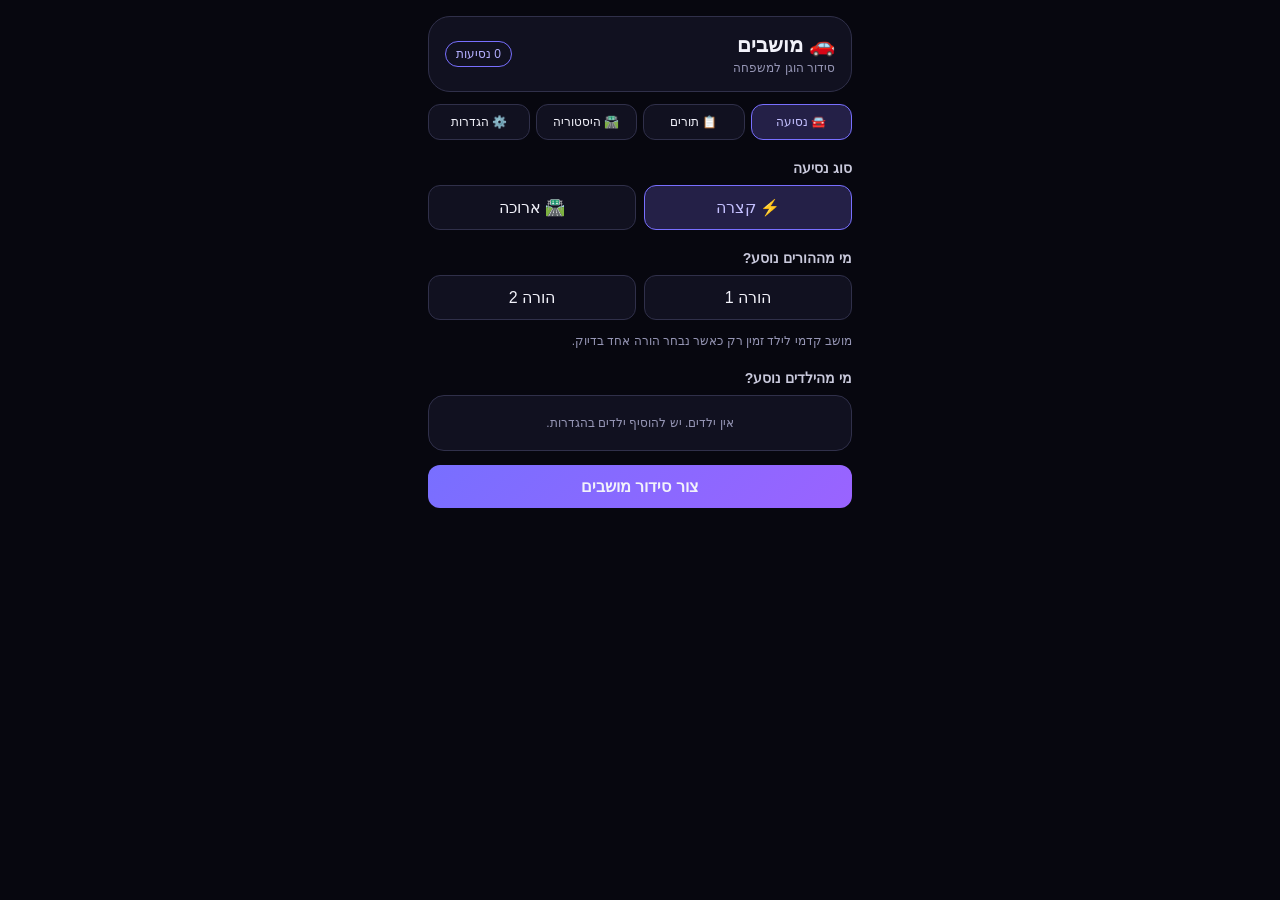
==== commit b1a0399a: "Format HTML for readability and maintenance" ====
--- a/index.html
+++ b/index.html
@@ -1,37 +1,242 @@
 <!DOCTYPE html>
 <html lang="he" dir="rtl">
-<head>
-  <meta charset="UTF-8">
-  <meta name="viewport" content="width=device-width, initial-scale=1.0, viewport-fit=cover">
-  <meta name="theme-color" content="#07070f">
-  <meta name="apple-mobile-web-app-capable" content="yes">
-  <meta name="apple-mobile-web-app-status-bar-style" content="black-translucent">
-  <meta name="apple-mobile-web-app-title" content="מושבים">
-  <meta name="description" content="ניהול הוגן של מושבי ילדים ברכב">
-  <link rel="manifest" href="manifest.json">
-  <link rel="apple-touch-icon" href="icons/icon-192.png">
-  <link rel="stylesheet" href="styles.css">
-  <title>מושבים ברכב</title>
-</head>
-<body>
-  <main class="app">
-    <header class="header">
-      <div><h1>🚗 מושבים</h1><p>סידור הוגן למשפחה</p></div>
-      <span id="tripCounter" class="badge">0 נסיעות</span>
-    </header>
-    <nav class="nav" aria-label="ניווט ראשי">
-      <button class="nav-btn active" data-tab="trip">🚘 נסיעה</button><button class="nav-btn" data-tab="queue">📋 תורים</button><button class="nav-btn" data-tab="history">🛣️ היסטוריה</button><button class="nav-btn" data-tab="settings">⚙️ הגדרות</button>
-    </nav>
-    <section id="tab-trip" class="tab">
-      <div id="setupView"><div id="installBanner"></div><h2>סוג נסיעה</h2><div class="grid two"><button id="shortBtn" class="choice selected" data-trip-type="short">⚡ קצרה</button><button id="longBtn" class="choice" data-trip-type="long">🛣️ ארוכה</button></div><h2>מי מההורים נוסע?</h2><div id="parentsGrid" class="grid two"></div><p class="hint">מושב קדמי לילד זמין רק כאשר נבחר הורה אחד בדיוק.</p><h2>מי מהילדים נוסע?</h2><div id="childrenList" class="card"></div><button id="generateBtn" class="primary">צור סידור מושבים</button></div>
-      <div id="assignmentView" hidden><div id="assignmentMessage" class="success"></div><div class="car"><div class="car-row"><span>קדמי</span><button class="seat driver" disabled>נהג</button><button class="seat" data-seat="front">+</button></div><div class="car-row"><span>אמצע</span><button class="seat" data-seat="mid1">+</button><button class="seat" data-seat="mid2">+</button><button class="seat" data-seat="mid3">+</button></div><div class="car-row"><span>אחורי</span><button class="seat" data-seat="back1">+</button><button class="seat" data-seat="back2">+</button></div></div><div class="actions"><button id="editTripBtn" class="secondary">חזור לעריכה</button><button id="saveTripBtn" class="primary">שמור נסיעה</button></div></div>
-    </section>
-    <section id="tab-queue" class="tab" hidden><h2>תור לכיסא הקדמי</h2><div class="grid two"><div><h3>קצרות</h3><div id="q-front-short" class="card"></div></div><div><h3>ארוכות</h3><div id="q-front-long" class="card"></div></div></div><h2>תור לשורה האחורית</h2><div class="grid two"><div><h3>קצרות</h3><div id="q-back-short" class="card"></div></div><div><h3>ארוכות</h3><div id="q-back-long" class="card"></div></div></div></section>
-    <section id="tab-history" class="tab" hidden><div id="stats" class="stats"></div><h2>נסיעות אחרונות</h2><div id="historyList" class="card"></div></section>
-    <section id="tab-settings" class="tab" hidden><h2>שמות הורים</h2><div class="card form-card"><label>הורה 1<input id="parent0" maxlength="40"></label><label>הורה 2<input id="parent1" maxlength="40"></label></div><h2>ילדים</h2><div id="childrenSettings" class="card"></div><div class="card form-card"><label>שם ילד/ה<input id="newChildName" maxlength="40"></label><label>מגדר<select id="newChildGender"><option value="m">👦 בן</option><option value="f">👧 בת</option><option value="n">🧒 ללא סימון</option></select></label><button id="addChildBtn" class="primary">הוסף ילד/ה</button></div><h2>גיבוי ותחזוקה</h2><div class="card form-card"><button id="exportBtn" class="secondary">ייצוא גיבוי</button><label class="file-label">ייבוא גיבוי<input id="importInput" type="file" accept="application/json"></label><button id="clearHistoryBtn" class="danger">נקה היסטוריה</button></div><p class="privacy">הנתונים נשמרים במכשיר בלבד. מומלץ לייצא גיבוי מדי פעם.</p></section>
-  </main>
-  <dialog id="assignDialog"><form method="dialog"><h2 id="assignTitle">בחר ילד/ה</h2><div id="assignOptions"></div><button id="clearSeatBtn" type="button" class="danger">הסר מהמושב</button><button class="secondary">ביטול</button></form></dialog>
-  <dialog id="fixedDialog"><form method="dialog"><h2 id="fixedTitle">מושב קבוע</h2><div id="fixedOptions" class="grid two"></div><button id="removeFixedBtn" type="button" class="danger">הסר מושב קבוע</button><button class="secondary">ביטול</button></form></dialog>
-  <script src="app.js" defer></script>
-</body>
+  <head>
+    <meta charset="UTF-8" />
+    <meta
+      name="viewport"
+      content="width=device-width, initial-scale=1.0, viewport-fit=cover"
+    />
+    <meta name="theme-color" content="#07070f" />
+    <meta name="apple-mobile-web-app-capable" content="yes" />
+    <meta
+      name="apple-mobile-web-app-status-bar-style"
+      content="black-translucent"
+    />
+    <meta name="apple-mobile-web-app-title" content="מושבים" />
+    <meta
+      name="description"
+      content="ניהול הוגן של מושבי ילדים ברכב"
+    />
+
+    <link rel="manifest" href="manifest.json" />
+    <link rel="apple-touch-icon" href="icons/icon-192.png" />
+    <link rel="stylesheet" href="styles.css" />
+
+    <title>מושבים ברכב</title>
+  </head>
+
+  <body>
+    <main class="app">
+      <header class="header">
+        <div>
+          <h1>🚗 מושבים</h1>
+          <p>סידור הוגן למשפחה</p>
+        </div>
+
+        <span id="tripCounter" class="badge">0 נסיעות</span>
+      </header>
+
+      <nav class="nav" aria-label="ניווט ראשי">
+        <button class="nav-btn active" data-tab="trip">🚘 נסיעה</button>
+        <button class="nav-btn" data-tab="queue">📋 תורים</button>
+        <button class="nav-btn" data-tab="history">🛣️ היסטוריה</button>
+        <button class="nav-btn" data-tab="settings">⚙️ הגדרות</button>
+      </nav>
+
+      <section id="tab-trip" class="tab">
+        <div id="setupView">
+          <div id="installBanner"></div>
+
+          <h2>סוג נסיעה</h2>
+          <div class="grid two">
+            <button
+              id="shortBtn"
+              class="choice selected"
+              data-trip-type="short"
+            >
+              ⚡ קצרה
+            </button>
+
+            <button
+              id="longBtn"
+              class="choice"
+              data-trip-type="long"
+            >
+              🛣️ ארוכה
+            </button>
+          </div>
+
+          <h2>מי מההורים נוסע?</h2>
+          <div id="parentsGrid" class="grid two"></div>
+          <p class="hint">
+            מושב קדמי לילד זמין רק כאשר נבחר הורה אחד בדיוק.
+          </p>
+
+          <h2>מי מהילדים נוסע?</h2>
+          <div id="childrenList" class="card"></div>
+
+          <button id="generateBtn" class="primary">
+            צור סידור מושבים
+          </button>
+        </div>
+
+        <div id="assignmentView" hidden>
+          <div id="assignmentMessage" class="success"></div>
+
+          <div class="car">
+            <div class="car-row">
+              <span>קדמי</span>
+              <button class="seat driver" disabled>נהג</button>
+              <button class="seat" data-seat="front">+</button>
+            </div>
+
+            <div class="car-row">
+              <span>אמצע</span>
+              <button class="seat" data-seat="mid1">+</button>
+              <button class="seat" data-seat="mid2">+</button>
+              <button class="seat" data-seat="mid3">+</button>
+            </div>
+
+            <div class="car-row">
+              <span>אחורי</span>
+              <button class="seat" data-seat="back1">+</button>
+              <button class="seat" data-seat="back2">+</button>
+            </div>
+          </div>
+
+          <div class="actions">
+            <button id="editTripBtn" class="secondary">
+              חזור לעריכה
+            </button>
+            <button id="saveTripBtn" class="primary">
+              שמור נסיעה
+            </button>
+          </div>
+        </div>
+      </section>
+
+      <section id="tab-queue" class="tab" hidden>
+        <h2>תור לכיסא הקדמי</h2>
+        <div class="grid two">
+          <div>
+            <h3>קצרות</h3>
+            <div id="q-front-short" class="card"></div>
+          </div>
+
+          <div>
+            <h3>ארוכות</h3>
+            <div id="q-front-long" class="card"></div>
+          </div>
+        </div>
+
+        <h2>תור לשורה האחורית</h2>
+        <div class="grid two">
+          <div>
+            <h3>קצרות</h3>
+            <div id="q-back-short" class="card"></div>
+          </div>
+
+          <div>
+            <h3>ארוכות</h3>
+            <div id="q-back-long" class="card"></div>
+          </div>
+        </div>
+      </section>
+
+      <section id="tab-history" class="tab" hidden>
+        <div id="stats" class="stats"></div>
+
+        <h2>נסיעות אחרונות</h2>
+        <div id="historyList" class="card"></div>
+      </section>
+
+      <section id="tab-settings" class="tab" hidden>
+        <h2>שמות הורים</h2>
+        <div class="card form-card">
+          <label>
+            הורה 1
+            <input id="parent0" maxlength="40" />
+          </label>
+
+          <label>
+            הורה 2
+            <input id="parent1" maxlength="40" />
+          </label>
+        </div>
+
+        <h2>ילדים</h2>
+        <div id="childrenSettings" class="card"></div>
+
+        <div class="card form-card">
+          <label>
+            שם ילד/ה
+            <input id="newChildName" maxlength="40" />
+          </label>
+
+          <label>
+            מגדר
+            <select id="newChildGender">
+              <option value="m">👦 בן</option>
+              <option value="f">👧 בת</option>
+              <option value="n">🧒 ללא סימון</option>
+            </select>
+          </label>
+
+          <button id="addChildBtn" class="primary">
+            הוסף ילד/ה
+          </button>
+        </div>
+
+        <h2>גיבוי ותחזוקה</h2>
+        <div class="card form-card">
+          <button id="exportBtn" class="secondary">
+            ייצוא גיבוי
+          </button>
+
+          <label class="file-label">
+            ייבוא גיבוי
+            <input
+              id="importInput"
+              type="file"
+              accept="application/json"
+            />
+          </label>
+
+          <button id="clearHistoryBtn" class="danger">
+            נקה היסטוריה
+          </button>
+        </div>
+
+        <p class="privacy">
+          הנתונים נשמרים במכשיר בלבד. מומלץ לייצא גיבוי מדי פעם.
+        </p>
+      </section>
+    </main>
+
+    <dialog id="assignDialog">
+      <form method="dialog">
+        <h2 id="assignTitle">בחר ילד/ה</h2>
+        <div id="assignOptions"></div>
+
+        <button id="clearSeatBtn" type="button" class="danger">
+          הסר מהמושב
+        </button>
+        <button class="secondary">ביטול</button>
+      </form>
+    </dialog>
+
+    <dialog id="fixedDialog">
+      <form method="dialog">
+        <h2 id="fixedTitle">מושב קבוע</h2>
+        <div id="fixedOptions" class="grid two"></div>
+
+        <button id="removeFixedBtn" type="button" class="danger">
+          הסר מושב קבוע
+        </button>
+        <button class="secondary">ביטול</button>
+      </form>
+    </dialog>
+
+    <script src="app.js" defer></script>
+  </body>
 </html>
--- a/styles.css
+++ b/styles.css
@@ -0,0 +1,375 @@
+:root {
+  --bg: #07070f;
+  --panel: #111120;
+  --panel-2: #18182c;
+  --text: #f2f2fa;
+  --muted: #9696b5;
+  --border: #30304a;
+  --accent: #786fff;
+  --teal: #00cfa6;
+  --danger: #ff6b8a;
+  --radius: 16px;
+}
+
+* {
+  box-sizing: border-box;
+}
+
+body {
+  margin: 0;
+  min-height: 100vh;
+  background: var(--bg);
+  color: var(--text);
+  font-family: Arial, sans-serif;
+}
+
+button,
+input,
+select {
+  font: inherit;
+}
+
+button {
+  cursor: pointer;
+}
+
+.app {
+  width: min(100%, 460px);
+  margin: auto;
+  padding: 16px 18px 32px;
+}
+
+/* Header */
+.header {
+  display: flex;
+  justify-content: space-between;
+  align-items: center;
+  padding: 16px;
+  background: var(--panel);
+  border: 1px solid var(--border);
+  border-radius: 22px;
+}
+
+.header h1 {
+  margin: 0;
+  font-size: 21px;
+}
+
+.header p {
+  margin: 4px 0 0;
+  color: var(--muted);
+  font-size: 12px;
+}
+
+.badge {
+  padding: 5px 10px;
+  color: #b4afff;
+  border: 1px solid var(--accent);
+  border-radius: 999px;
+  font-size: 12px;
+}
+
+/* Navigation */
+.nav {
+  display: grid;
+  grid-template-columns: repeat(4, 1fr);
+  gap: 6px;
+  margin: 12px 0 20px;
+}
+
+.nav-btn,
+.choice,
+.secondary,
+.danger,
+.primary,
+.file-label {
+  padding: 12px 10px;
+  color: var(--text);
+  background: var(--panel);
+  border: 1px solid var(--border);
+  border-radius: 12px;
+}
+
+.nav-btn {
+  padding: 10px 3px;
+  font-size: 12px;
+}
+
+.nav-btn.active,
+.choice.selected {
+  color: #c4c0ff;
+  background: #242047;
+  border-color: var(--accent);
+}
+
+/* Shared layout */
+h2 {
+  margin: 20px 0 9px;
+  color: #c9c9dc;
+  font-size: 14px;
+}
+
+h3 {
+  color: var(--muted);
+  font-size: 12px;
+  text-align: center;
+}
+
+.grid {
+  display: grid;
+  gap: 8px;
+}
+
+.grid.two {
+  grid-template-columns: repeat(2, 1fr);
+}
+
+.card {
+  overflow: hidden;
+  background: var(--panel);
+  border: 1px solid var(--border);
+  border-radius: var(--radius);
+}
+
+.row {
+  display: flex;
+  gap: 10px;
+  align-items: center;
+  padding: 12px 14px;
+  border-bottom: 1px solid #24243b;
+}
+
+.row:last-child {
+  border-bottom: 0;
+}
+
+.row button.row-main {
+  display: flex;
+  flex: 1;
+  gap: 10px;
+  align-items: center;
+  padding: 0;
+  color: var(--text);
+  text-align: right;
+  background: none;
+  border: 0;
+}
+
+.avatar {
+  display: grid;
+  width: 36px;
+  height: 36px;
+  place-items: center;
+  background: #28244f;
+  border-radius: 10px;
+}
+
+.check {
+  margin-inline-start: auto;
+  color: var(--muted);
+}
+
+.check.on {
+  color: var(--teal);
+  font-weight: bold;
+}
+
+/* Buttons and messages */
+.primary {
+  width: 100%;
+  margin-top: 14px;
+  font-weight: bold;
+  background: linear-gradient(135deg, var(--accent), #9a63ff);
+  border: 0;
+}
+
+.secondary,
+.danger {
+  width: 100%;
+}
+
+.danger {
+  color: var(--danger);
+  background: #291521;
+  border-color: #5c2639;
+}
+
+.hint,
+.privacy,
+.empty {
+  color: var(--muted);
+  font-size: 12px;
+  line-height: 1.5;
+}
+
+.empty {
+  padding: 18px;
+  text-align: center;
+}
+
+.success {
+  padding: 12px;
+  margin-bottom: 12px;
+  color: #70f1d5;
+  background: #0b2d28;
+  border: 1px solid #186b5b;
+  border-radius: 12px;
+}
+
+/* Car diagram */
+.car {
+  padding: 16px;
+  background: var(--panel);
+  border: 1px solid var(--border);
+  border-radius: 22px;
+}
+
+.car-row {
+  display: grid;
+  grid-template-columns: 50px repeat(3, 1fr);
+  gap: 8px;
+  align-items: center;
+  margin-bottom: 9px;
+}
+
+.car-row:first-child,
+.car-row:last-child {
+  grid-template-columns: 50px repeat(2, 1fr);
+}
+
+.car-row:last-child {
+  margin-bottom: 0;
+}
+
+.car-row > span {
+  color: var(--muted);
+  font-size: 11px;
+}
+
+.seat {
+  min-height: 68px;
+  padding: 6px;
+  color: var(--muted);
+  background: var(--panel-2);
+  border: 1px dashed var(--border);
+  border-radius: 12px;
+}
+
+.seat.occupied {
+  color: var(--text);
+  border-color: var(--accent);
+  border-style: solid;
+}
+
+.seat.fixed {
+  box-shadow: inset 0 0 0 1px var(--teal);
+}
+
+.driver {
+  cursor: default;
+  opacity: 0.65;
+}
+
+.actions,
+.stats {
+  display: grid;
+  grid-template-columns: repeat(2, 1fr);
+  gap: 8px;
+}
+
+.stat {
+  padding: 14px;
+  text-align: center;
+  background: var(--panel);
+  border: 1px solid var(--border);
+  border-radius: 14px;
+}
+
+.stat strong {
+  display: block;
+  margin-top: 5px;
+  font-size: 24px;
+}
+
+/* Forms and settings */
+.form-card {
+  padding: 14px;
+}
+
+label {
+  display: block;
+  margin-bottom: 10px;
+  color: var(--muted);
+  font-size: 12px;
+}
+
+input,
+select {
+  width: 100%;
+  padding: 11px;
+  margin-top: 5px;
+  color: var(--text);
+  background: #0c0c17;
+  border: 1px solid var(--border);
+  border-radius: 10px;
+}
+
+.small-btn {
+  padding: 8px;
+  color: var(--text);
+  background: var(--panel-2);
+  border: 1px solid var(--border);
+  border-radius: 9px;
+}
+
+.fixed-label {
+  color: var(--teal);
+  font-size: 11px;
+}
+
+.queue-rank {
+  width: 24px;
+  color: var(--muted);
+  text-align: center;
+}
+
+.file-label {
+  color: var(--text);
+  text-align: center;
+}
+
+.file-label input {
+  display: none;
+}
+
+/* Dialogs */
+dialog {
+  width: min(92%, 420px);
+  padding: 0;
+  color: var(--text);
+  background: var(--panel);
+  border: 1px solid var(--border);
+  border-radius: 20px;
+}
+
+dialog::backdrop {
+  background: #000b;
+}
+
+dialog form {
+  padding: 18px;
+}
+
+dialog .row {
+  padding-inline: 0;
+}
+
+@media (max-width: 360px) {
+  .nav-btn {
+    font-size: 10px;
+  }
+
+  .app {
+    padding-inline: 10px;
+  }
+}
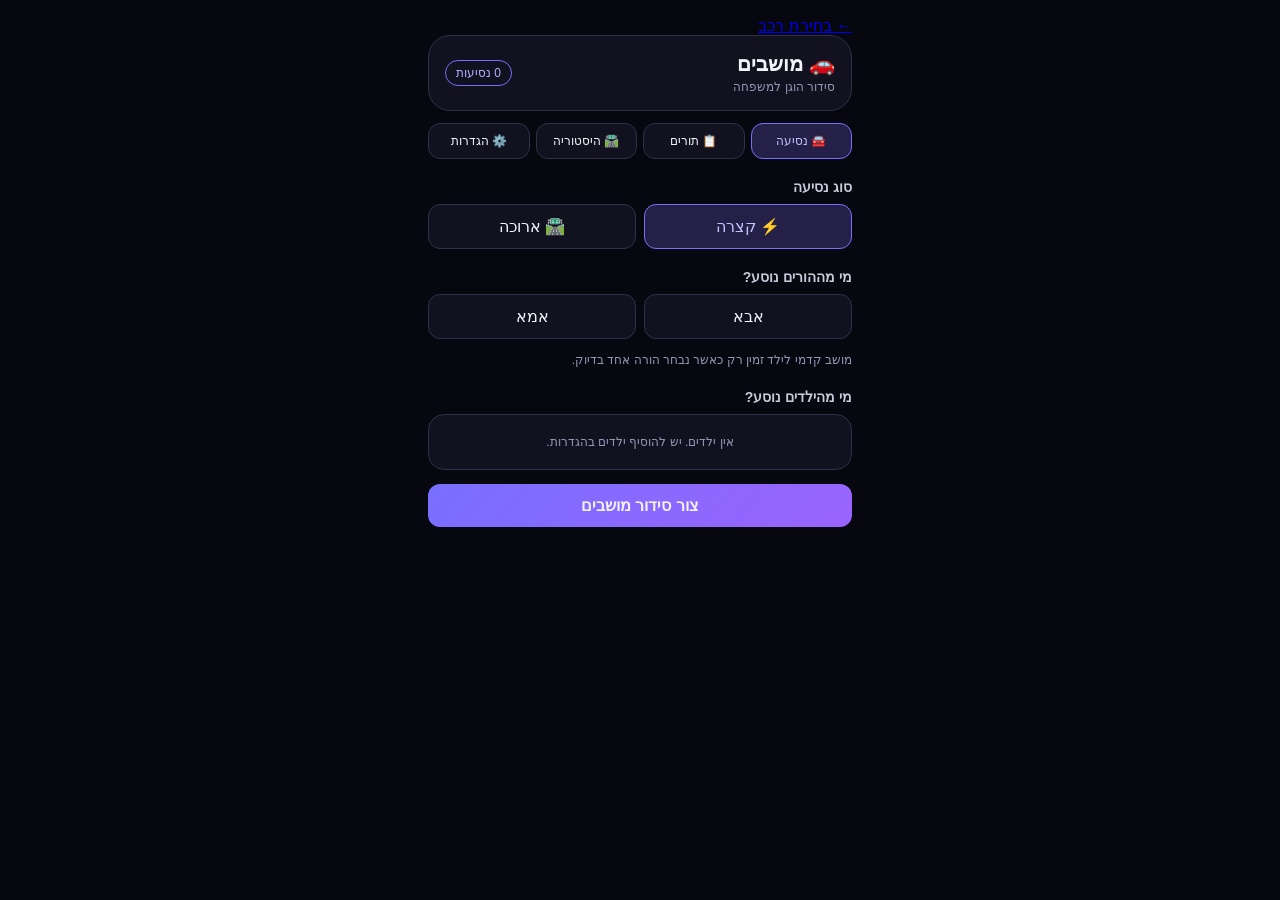
==== commit 508a7fb6: "Add vehicle selector link to seven-seat screen" ====
--- a/index.html
+++ b/index.html
@@ -27,6 +27,8 @@
 
   <body>
     <main class="app">
+      <a class="top-link" href="home.html?choose=1">← בחירת רכב</a>
+
       <header class="header">
         <div>
           <h1>🚗 מושבים</h1>
@@ -237,6 +239,7 @@
       </form>
     </dialog>
 
+    <script src="vehicle-router.js" defer></script>
     <script src="app.js" defer></script>
   </body>
 </html>
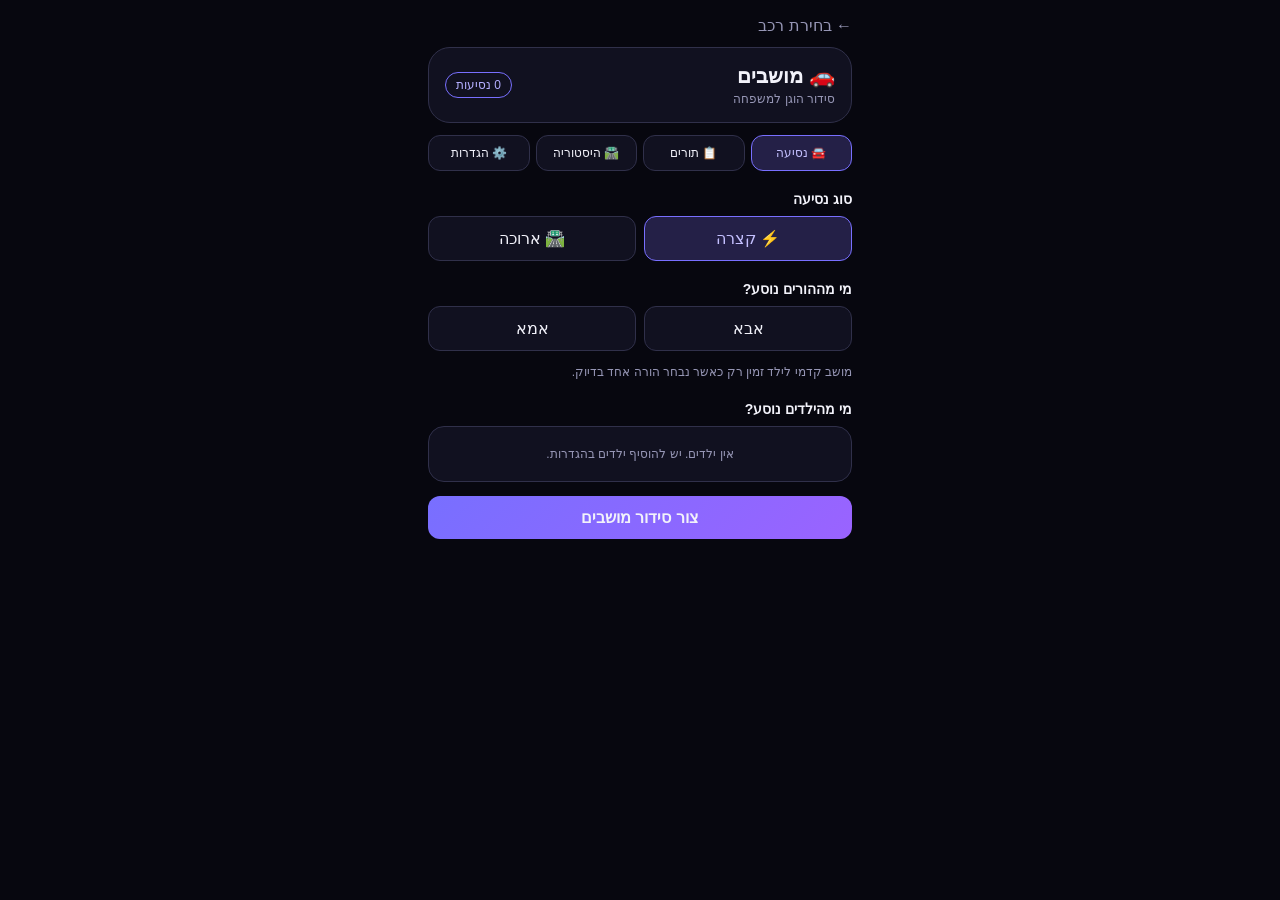
==== commit 3db5df20: "Add theme settings and install analytics to seven-seat screen" ====
--- a/index.html
+++ b/index.html
@@ -18,6 +18,7 @@
       content="ניהול הוגן של מושבי ילדים ברכב"
     />
 
+    <script src="theme.js"></script>
     <link rel="manifest" href="manifest.json" />
     <link rel="apple-touch-icon" href="icons/icon-192.png" />
     <link rel="stylesheet" href="styles.css" />
@@ -153,6 +154,9 @@
       </section>
 
       <section id="tab-settings" class="tab" hidden>
+        <h2>תצוגה</h2>
+        <div id="themeSettings" class="card form-card"></div>
+
         <h2>שמות הורים</h2>
         <div class="card form-card">
           <label>
@@ -239,6 +243,8 @@
       </form>
     </dialog>
 
+    <script src="supabase-config.js" defer></script>
+    <script src="install-analytics.js" defer></script>
     <script src="vehicle-router.js" defer></script>
     <script src="app.js" defer></script>
   </body>
--- a/styles.css
+++ b/styles.css
@@ -1,13 +1,51 @@
-:root {
+:root,
+:root[data-theme='dark'] {
   --bg: #07070f;
   --panel: #111120;
   --panel-2: #18182c;
   --text: #f2f2fa;
   --muted: #9696b5;
   --border: #30304a;
+  --row-border: #24243b;
   --accent: #786fff;
+  --accent-strong: #9a63ff;
+  --selected-bg: #242047;
+  --selected-text: #c4c0ff;
+  --badge-text: #b4afff;
   --teal: #00cfa6;
   --danger: #ff6b8a;
+  --danger-bg: #291521;
+  --danger-border: #5c2639;
+  --success-text: #70f1d5;
+  --success-bg: #0b2d28;
+  --success-border: #186b5b;
+  --input-bg: #0c0c17;
+  --backdrop: #000b;
+  --radius: 16px;
+}
+
+:root[data-theme='light'] {
+  --bg: #f5f6fb;
+  --panel: #ffffff;
+  --panel-2: #f0f2fb;
+  --text: #171725;
+  --muted: #656981;
+  --border: #d9ddeb;
+  --row-border: #eceef7;
+  --accent: #5f55f6;
+  --accent-strong: #8b55f6;
+  --selected-bg: #ebe9ff;
+  --selected-text: #3e35d6;
+  --badge-text: #4e46d9;
+  --teal: #008f7a;
+  --danger: #d9365f;
+  --danger-bg: #fff0f4;
+  --danger-border: #f4b8c7;
+  --success-text: #007862;
+  --success-bg: #e8fff8;
+  --success-border: #9be8d8;
+  --input-bg: #ffffff;
+  --backdrop: #0005;
   --radius: 16px;
 }
 
@@ -37,6 +75,13 @@
   width: min(100%, 460px);
   margin: auto;
   padding: 16px 18px 32px;
+}
+
+.top-link {
+  display: inline-block;
+  margin-bottom: 12px;
+  color: var(--muted);
+  text-decoration: none;
 }
 
 /* Header */
@@ -63,7 +108,7 @@
 
 .badge {
   padding: 5px 10px;
-  color: #b4afff;
+  color: var(--badge-text);
   border: 1px solid var(--accent);
   border-radius: 999px;
   font-size: 12px;
@@ -97,15 +142,15 @@
 
 .nav-btn.active,
 .choice.selected {
-  color: #c4c0ff;
-  background: #242047;
+  color: var(--selected-text);
+  background: var(--selected-bg);
   border-color: var(--accent);
 }
 
 /* Shared layout */
 h2 {
   margin: 20px 0 9px;
-  color: #c9c9dc;
+  color: var(--text);
   font-size: 14px;
 }
 
@@ -136,7 +181,7 @@
   gap: 10px;
   align-items: center;
   padding: 12px 14px;
-  border-bottom: 1px solid #24243b;
+  border-bottom: 1px solid var(--row-border);
 }
 
 .row:last-child {
@@ -160,7 +205,7 @@
   width: 36px;
   height: 36px;
   place-items: center;
-  background: #28244f;
+  background: var(--selected-bg);
   border-radius: 10px;
 }
 
@@ -179,7 +224,7 @@
   width: 100%;
   margin-top: 14px;
   font-weight: bold;
-  background: linear-gradient(135deg, var(--accent), #9a63ff);
+  background: linear-gradient(135deg, var(--accent), var(--accent-strong));
   border: 0;
 }
 
@@ -190,8 +235,8 @@
 
 .danger {
   color: var(--danger);
-  background: #291521;
-  border-color: #5c2639;
+  background: var(--danger-bg);
+  border-color: var(--danger-border);
 }
 
 .hint,
@@ -210,9 +255,9 @@
 .success {
   padding: 12px;
   margin-bottom: 12px;
-  color: #70f1d5;
-  background: #0b2d28;
-  border: 1px solid #186b5b;
+  color: var(--success-text);
+  background: var(--success-bg);
+  border: 1px solid var(--success-border);
   border-radius: 12px;
 }
 
@@ -309,7 +354,7 @@
   padding: 11px;
   margin-top: 5px;
   color: var(--text);
-  background: #0c0c17;
+  background: var(--input-bg);
   border: 1px solid var(--border);
   border-radius: 10px;
 }
@@ -325,6 +370,12 @@
 .fixed-label {
   color: var(--teal);
   font-size: 11px;
+}
+
+.theme-options {
+  display: grid;
+  grid-template-columns: repeat(2, 1fr);
+  gap: 8px;
 }
 
 .queue-rank {
@@ -353,7 +404,7 @@
 }
 
 dialog::backdrop {
-  background: #000b;
+  background: var(--backdrop);
 }
 
 dialog form {
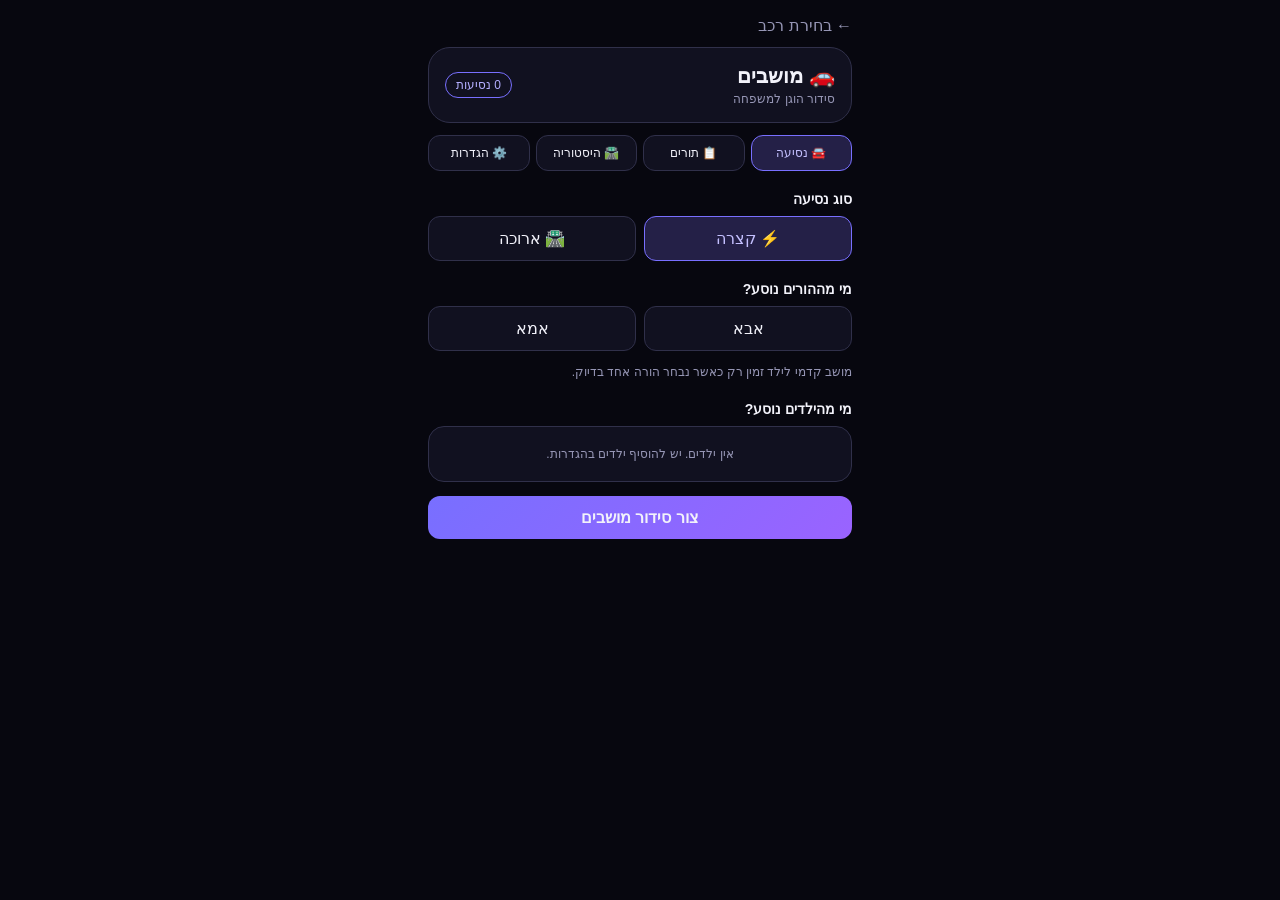
==== commit 1d950788: "Remove unmarked gender option from select" ====
--- a/index.html
+++ b/index.html
@@ -184,7 +184,6 @@
             <select id="newChildGender">
               <option value="m">👦 בן</option>
               <option value="f">👧 בת</option>
-              <option value="n">🧒 ללא סימון</option>
             </select>
           </label>
 
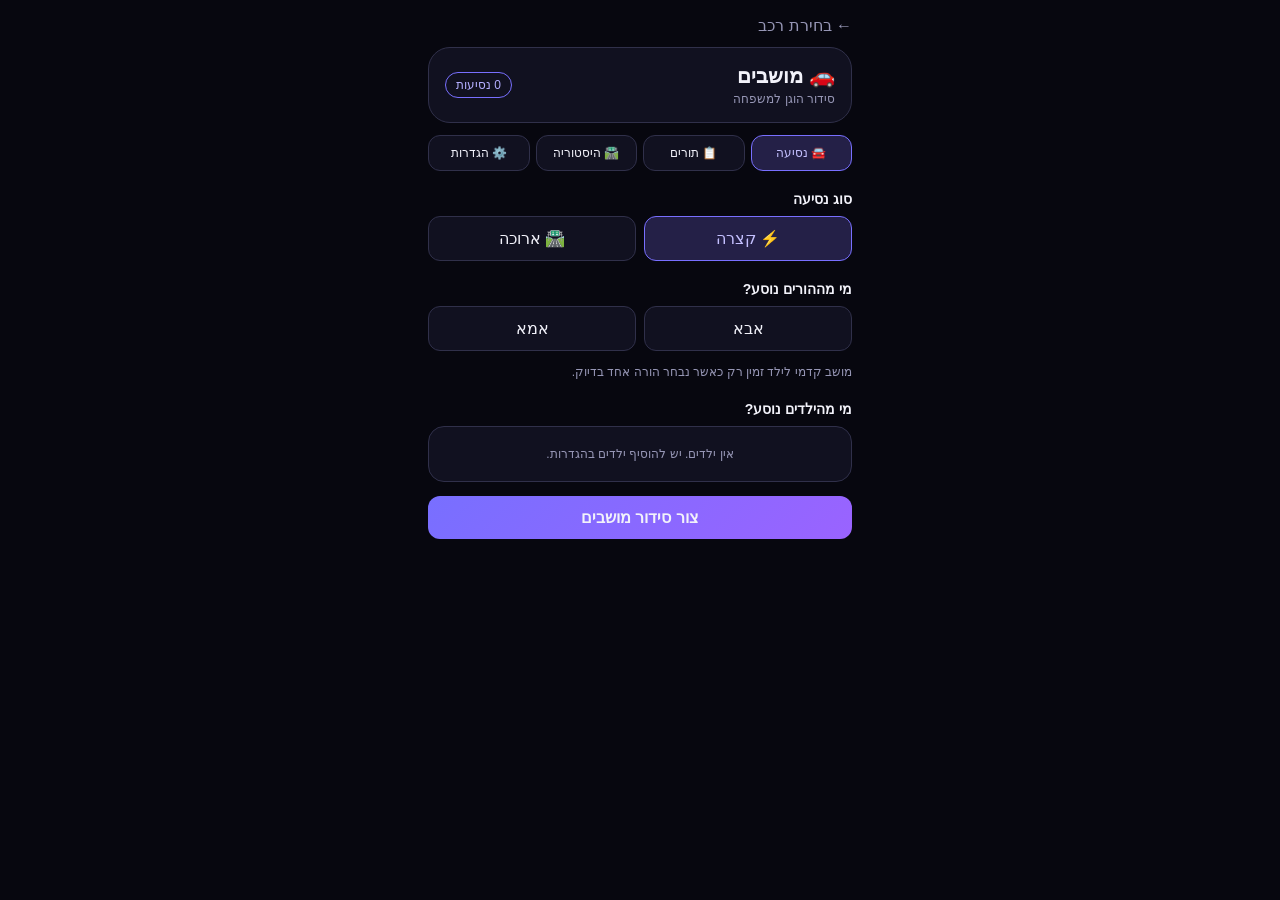
==== commit c1edb14d: "Add language selector to seven-seat screen" ====
--- a/index.html
+++ b/index.html
@@ -19,6 +19,7 @@
     />
 
     <script src="theme.js"></script>
+    <script src="i18n.js"></script>
     <link rel="manifest" href="manifest.json" />
     <link rel="apple-touch-icon" href="icons/icon-192.png" />
     <link rel="stylesheet" href="styles.css" />
@@ -154,6 +155,9 @@
       </section>
 
       <section id="tab-settings" class="tab" hidden>
+        <h2>שפה</h2>
+        <div id="languageSettings" class="card form-card"></div>
+
         <h2>תצוגה</h2>
         <div id="themeSettings" class="card form-card"></div>
 
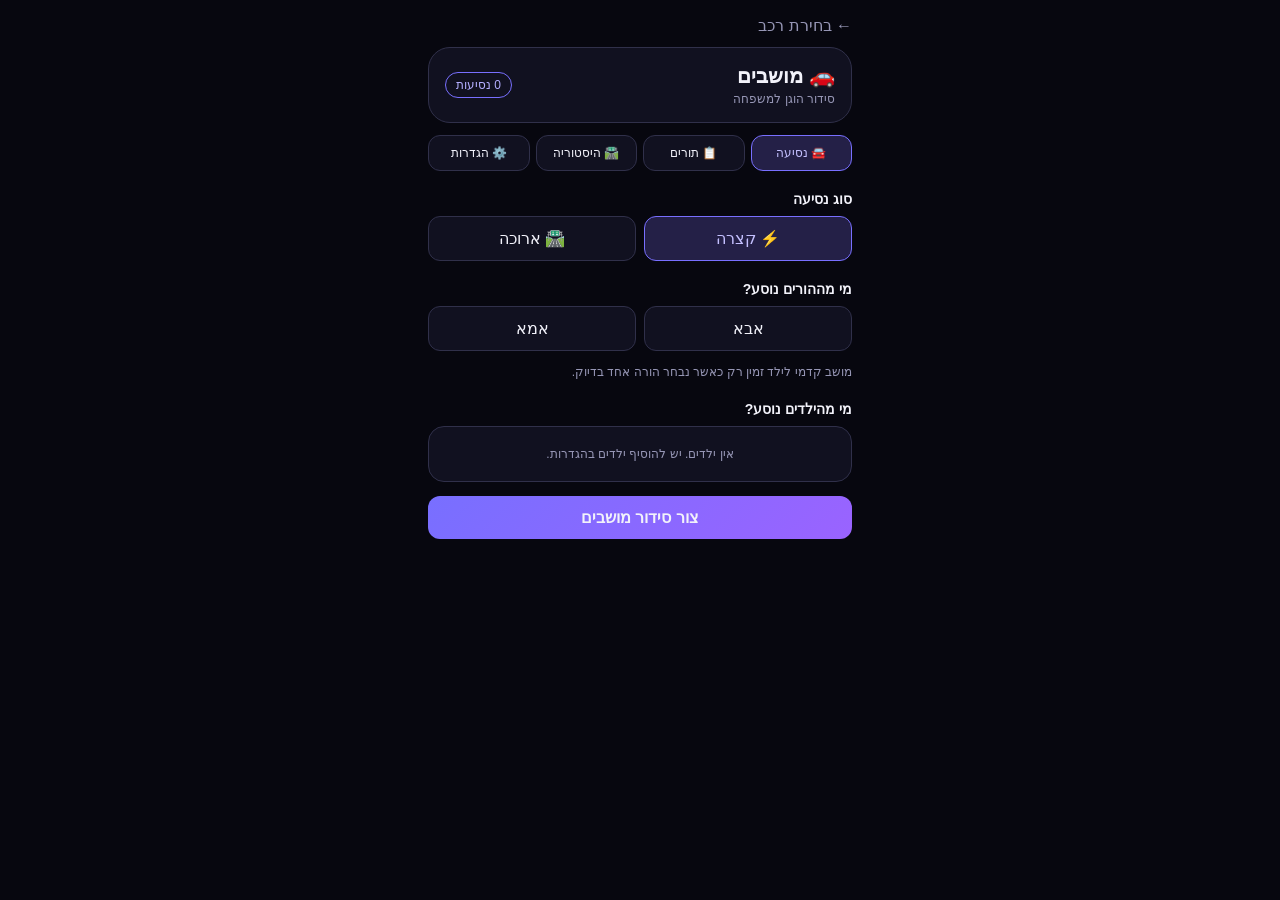
==== commit 5701c189: "Temporarily disable i18n on seven-seat screen" ====
--- a/index.html
+++ b/index.html
@@ -18,8 +18,8 @@
       content="ניהול הוגן של מושבי ילדים ברכב"
     />
 
+    <script src="local-dev.js"></script>
     <script src="theme.js"></script>
-    <script src="i18n.js"></script>
     <link rel="manifest" href="manifest.json" />
     <link rel="apple-touch-icon" href="icons/icon-192.png" />
     <link rel="stylesheet" href="styles.css" />
@@ -155,9 +155,6 @@
       </section>
 
       <section id="tab-settings" class="tab" hidden>
-        <h2>שפה</h2>
-        <div id="languageSettings" class="card form-card"></div>
-
         <h2>תצוגה</h2>
         <div id="themeSettings" class="card form-card"></div>
 
